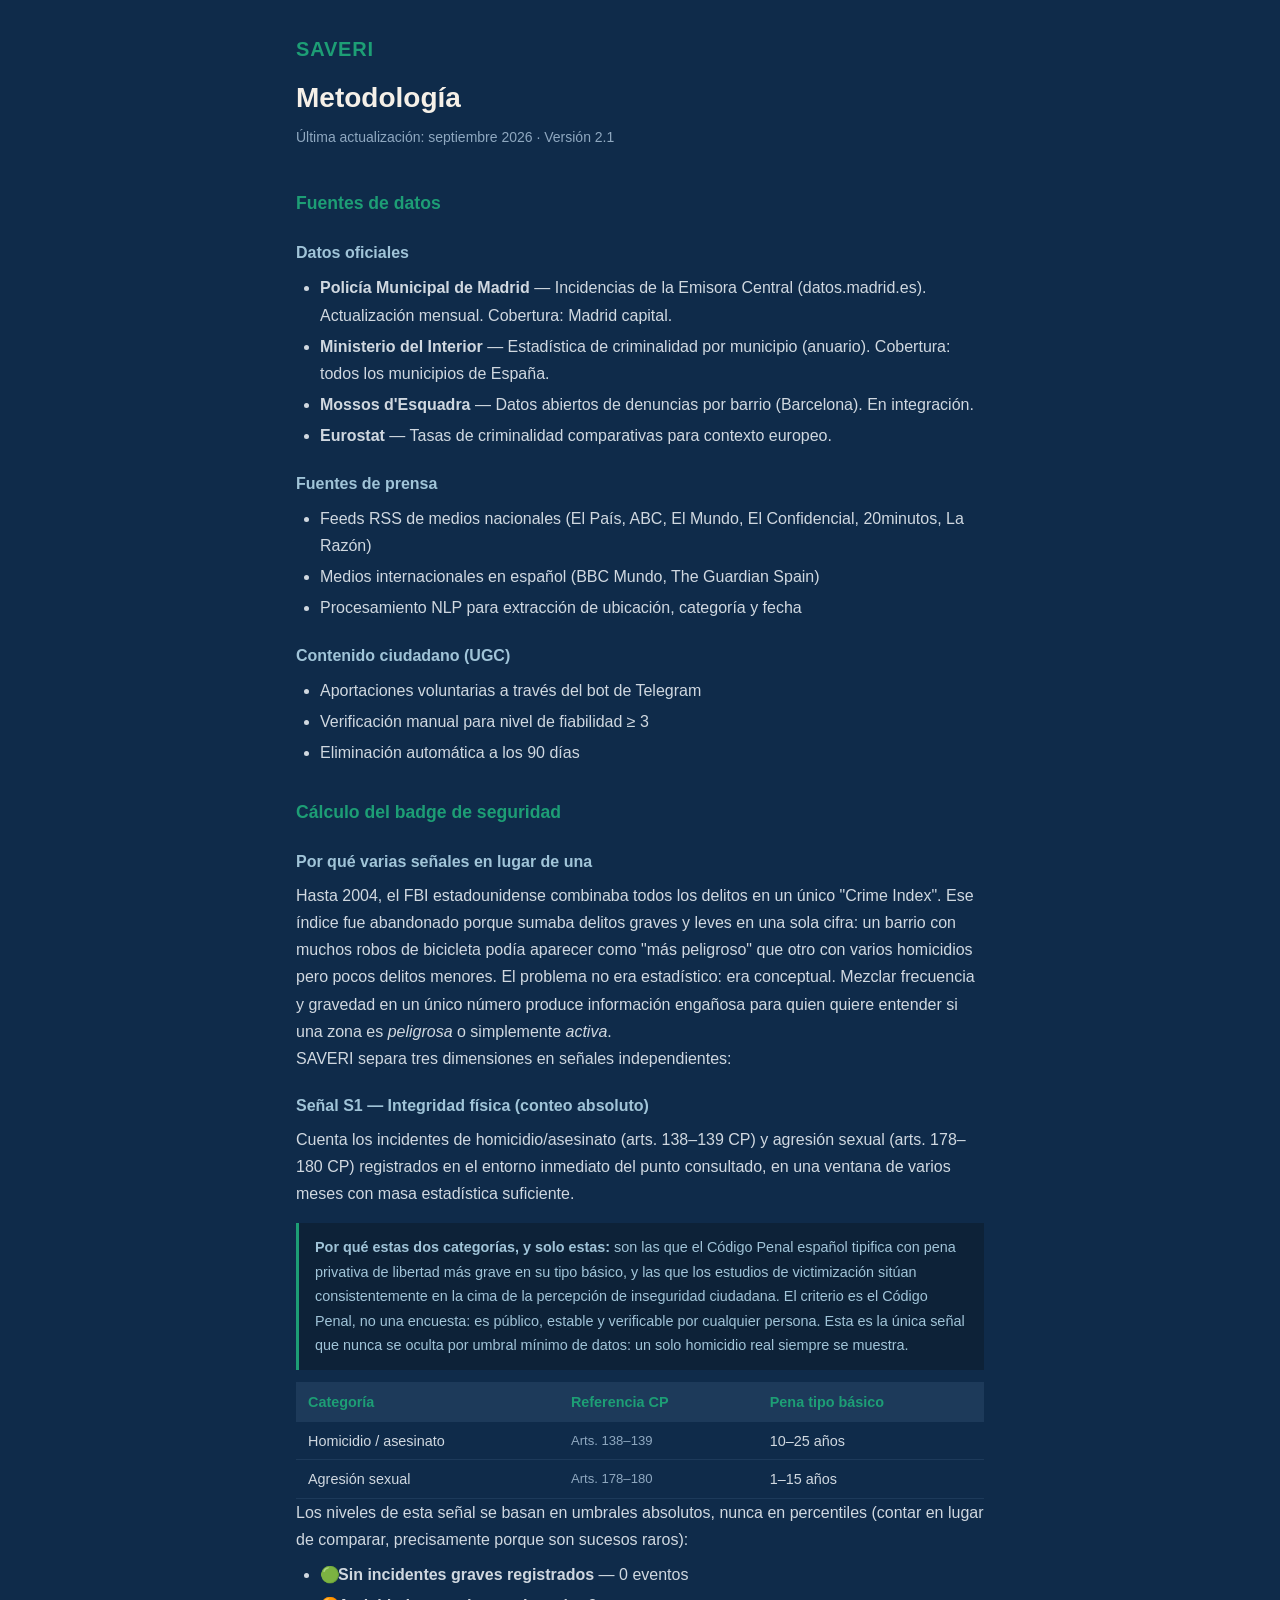
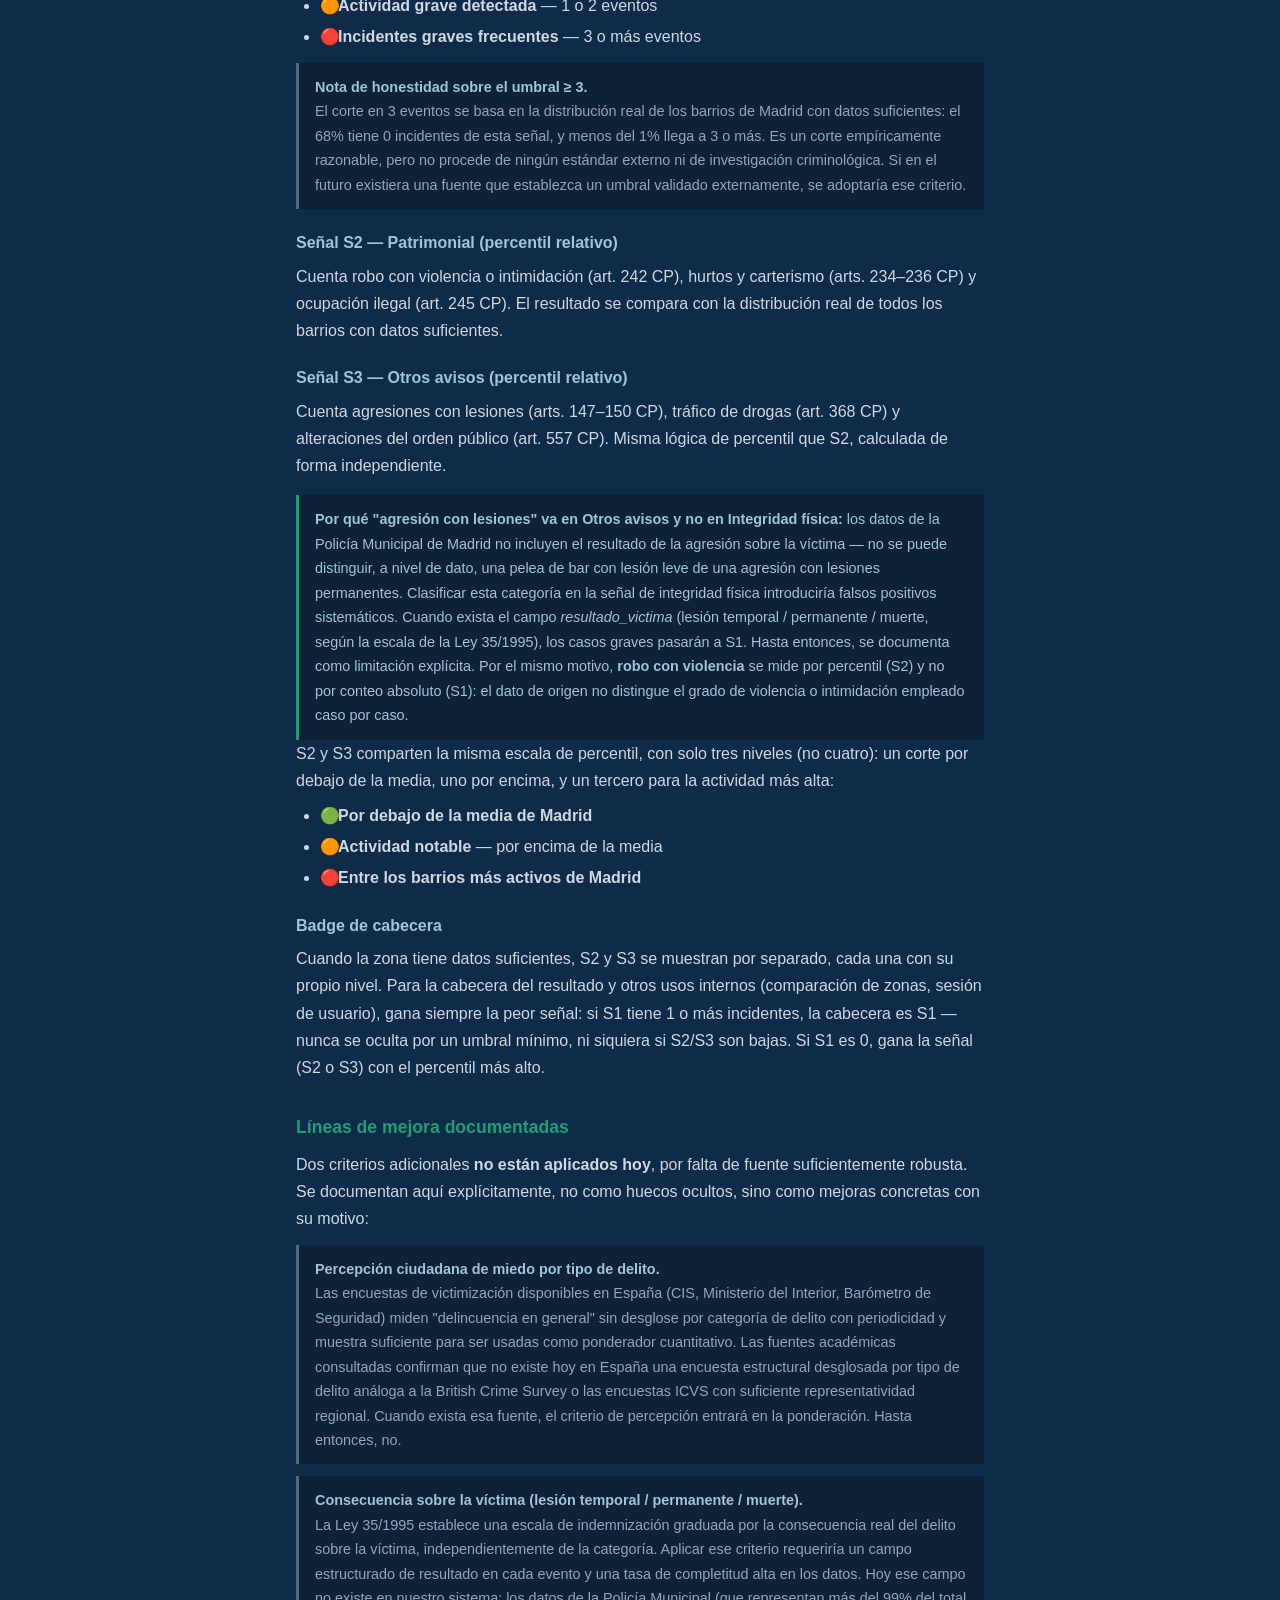
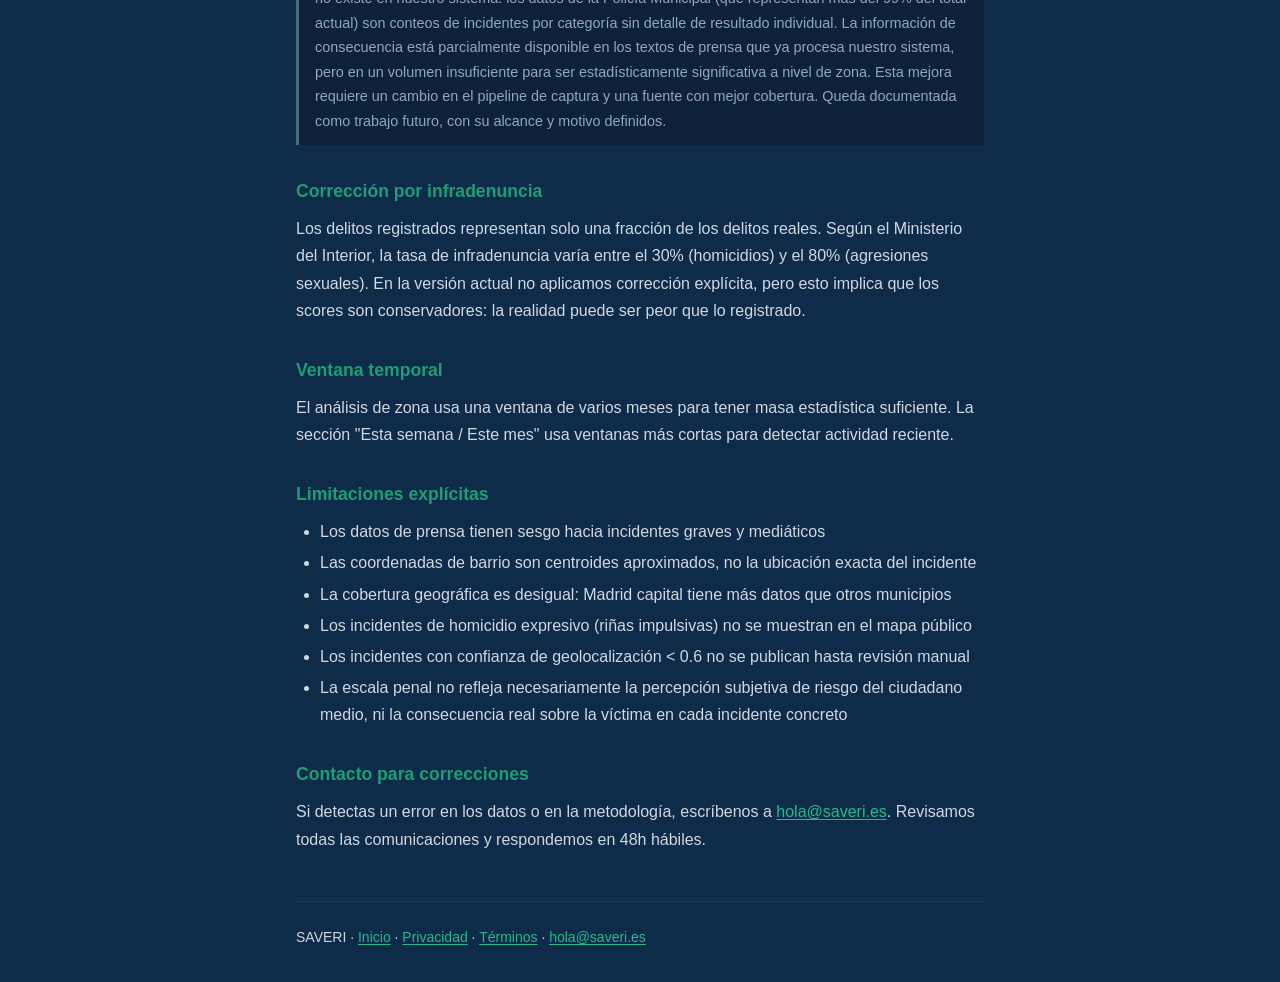
==== metodologia.html @ 71b7b474 "fix(content+nav): corrige taxonomía de metodología y arregla navegación entre páginas Dos hallazgos " ====
<!DOCTYPE html>
<html lang="es">
<head>
  <meta charset="UTF-8">
  <meta name="viewport" content="width=device-width, initial-scale=1.0">
  <title>Metodología · SAVERI</title>
  <style>
    *, *::before, *::after { box-sizing: border-box; margin: 0; padding: 0; }
    body {
      background: #0F2B4A;
      color: #F5F0E8;
      font-family: Inter, Arial, sans-serif;
      font-size: 16px;
      line-height: 1.7;
      padding: 2rem 1rem;
      max-width: 720px;
      margin: 0 auto;
    }
    header { margin-bottom: 2.5rem; }
    .logo { color: #1D9E75; font-weight: 700; font-size: 1.25rem; letter-spacing: .04em; text-decoration: none; }
    .logo:focus-visible { outline: 2px solid #1D9E75; outline-offset: 3px; }
    h1 { font-size: 1.75rem; font-weight: 700; margin-top: .5rem; }
    .updated { color: #8FA8C0; font-size: .875rem; margin-top: .25rem; }
    h2 { font-size: 1.1rem; font-weight: 700; color: #1D9E75; margin: 2rem 0 .5rem; }
    h3 { font-size: 1rem; font-weight: 600; color: #A0C4D8; margin: 1.25rem 0 .4rem; }
    p, li { color: #D0D8E0; }
    ul, ol { padding-left: 1.5rem; margin-top: .5rem; }
    li { margin-bottom: .25rem; }
    table { width: 100%; border-collapse: collapse; margin-top: .75rem; font-size: .9rem; }
    th { background: #1D3A5A; color: #1D9E75; text-align: left; padding: .5rem .75rem; }
    td { padding: .4rem .75rem; border-bottom: 1px solid #1D3A5A; color: #D0D8E0; }
    td.ref { color: #8FA8C0; font-size: .82rem; white-space: nowrap; }
    .badge { display: inline-block; width: .85rem; text-align: center; }
    .nota-honestidad {
      background: #0D2238;
      border-left: 3px solid #1D9E75;
      padding: .75rem 1rem;
      margin-top: 1rem;
      font-size: .9rem;
      color: #A0C4D8;
    }
    .mejora-pendiente {
      background: #0D2238;
      border-left: 3px solid #4A6A8A;
      padding: .75rem 1rem;
      margin-top: .75rem;
      font-size: .9rem;
      color: #8FA8C0;
    }
    .mejora-pendiente strong { color: #A0C4D8; }
    a { color: #24BB89; text-decoration: underline; text-underline-offset: 2px; }
    footer { margin-top: 3rem; color: #8FA8C0; font-size: .875rem; border-top: 1px solid #1D3A5A; padding-top: 1.5rem; }
  </style>
</head>
<body>
  <header>
    <a href="/" class="logo">SAVERI</a>
    <h1>Metodología</h1>
    <div class="updated">Última actualización: septiembre 2026 · Versión 2.1</div>
  </header>

  <h2>Fuentes de datos</h2>

  <h3>Datos oficiales</h3>
  <ul>
    <li><strong>Policía Municipal de Madrid</strong> — Incidencias de la Emisora Central (datos.madrid.es). Actualización mensual. Cobertura: Madrid capital.</li>
    <li><strong>Ministerio del Interior</strong> — Estadística de criminalidad por municipio (anuario). Cobertura: todos los municipios de España.</li>
    <li><strong>Mossos d'Esquadra</strong> — Datos abiertos de denuncias por barrio (Barcelona). En integración.</li>
    <li><strong>Eurostat</strong> — Tasas de criminalidad comparativas para contexto europeo.</li>
  </ul>

  <h3>Fuentes de prensa</h3>
  <ul>
    <li>Feeds RSS de medios nacionales (El País, ABC, El Mundo, El Confidencial, 20minutos, La Razón)</li>
    <li>Medios internacionales en español (BBC Mundo, The Guardian Spain)</li>
    <li>Procesamiento NLP para extracción de ubicación, categoría y fecha</li>
  </ul>

  <h3>Contenido ciudadano (UGC)</h3>
  <ul>
    <li>Aportaciones voluntarias a través del bot de Telegram</li>
    <li>Verificación manual para nivel de fiabilidad ≥ 3</li>
    <li>Eliminación automática a los 90 días</li>
  </ul>

  <h2>Cálculo del badge de seguridad</h2>

  <h3>Por qué varias señales en lugar de una</h3>
  <p>Hasta 2004, el FBI estadounidense combinaba todos los delitos en un único "Crime Index". Ese índice fue abandonado porque sumaba delitos graves y leves en una sola cifra: un barrio con muchos robos de bicicleta podía aparecer como "más peligroso" que otro con varios homicidios pero pocos delitos menores. El problema no era estadístico: era conceptual. Mezclar frecuencia y gravedad en un único número produce información engañosa para quien quiere entender si una zona es <em>peligrosa</em> o simplemente <em>activa</em>.</p>

  <p>SAVERI separa tres dimensiones en señales independientes:</p>

  <h3>Señal S1 — Integridad física (conteo absoluto)</h3>
  <p>Cuenta los incidentes de homicidio/asesinato (arts. 138–139 CP) y agresión sexual (arts. 178–180 CP) registrados en el entorno inmediato del punto consultado, en una ventana de varios meses con masa estadística suficiente.</p>

  <div class="nota-honestidad">
    <strong>Por qué estas dos categorías, y solo estas:</strong> son las que el Código Penal español tipifica con pena privativa de libertad más grave en su tipo básico, y las que los estudios de victimización sitúan consistentemente en la cima de la percepción de inseguridad ciudadana. El criterio es el Código Penal, no una encuesta: es público, estable y verificable por cualquier persona. Esta es la única señal que nunca se oculta por umbral mínimo de datos: un solo homicidio real siempre se muestra.
  </div>

  <table>
    <thead>
      <tr><th>Categoría</th><th>Referencia CP</th><th>Pena tipo básico</th></tr>
    </thead>
    <tbody>
      <tr><td>Homicidio / asesinato</td><td class="ref">Arts. 138–139</td><td>10–25 años</td></tr>
      <tr><td>Agresión sexual</td><td class="ref">Arts. 178–180</td><td>1–15 años</td></tr>
    </tbody>
  </table>

  <p>Los niveles de esta señal se basan en umbrales absolutos, nunca en percentiles (contar en lugar de comparar, precisamente porque son sucesos raros):</p>
  <ul>
    <li><span class="badge">🟢</span> <strong>Sin incidentes graves registrados</strong> — 0 eventos</li>
    <li><span class="badge">🟠</span> <strong>Actividad grave detectada</strong> — 1 o 2 eventos</li>
    <li><span class="badge">🔴</span> <strong>Incidentes graves frecuentes</strong> — 3 o más eventos</li>
  </ul>

  <div class="mejora-pendiente">
    <strong>Nota de honestidad sobre el umbral ≥ 3.</strong><br>
    El corte en 3 eventos se basa en la distribución real de los barrios de Madrid con datos suficientes: el 68% tiene 0 incidentes de esta señal, y menos del 1% llega a 3 o más. Es un corte empíricamente razonable, pero no procede de ningún estándar externo ni de investigación criminológica. Si en el futuro existiera una fuente que establezca un umbral validado externamente, se adoptaría ese criterio.
  </div>

  <h3>Señal S2 — Patrimonial (percentil relativo)</h3>
  <p>Cuenta robo con violencia o intimidación (art. 242 CP), hurtos y carterismo (arts. 234–236 CP) y ocupación ilegal (art. 245 CP). El resultado se compara con la distribución real de todos los barrios con datos suficientes.</p>

  <h3>Señal S3 — Otros avisos (percentil relativo)</h3>
  <p>Cuenta agresiones con lesiones (arts. 147–150 CP), tráfico de drogas (art. 368 CP) y alteraciones del orden público (art. 557 CP). Misma lógica de percentil que S2, calculada de forma independiente.</p>

  <div class="nota-honestidad">
    <strong>Por qué "agresión con lesiones" va en Otros avisos y no en Integridad física:</strong> los datos de la Policía Municipal de Madrid no incluyen el resultado de la agresión sobre la víctima — no se puede distinguir, a nivel de dato, una pelea de bar con lesión leve de una agresión con lesiones permanentes. Clasificar esta categoría en la señal de integridad física introduciría falsos positivos sistemáticos. Cuando exista el campo <em>resultado_victima</em> (lesión temporal / permanente / muerte, según la escala de la Ley 35/1995), los casos graves pasarán a S1. Hasta entonces, se documenta como limitación explícita. Por el mismo motivo, <strong>robo con violencia</strong> se mide por percentil (S2) y no por conteo absoluto (S1): el dato de origen no distingue el grado de violencia o intimidación empleado caso por caso.
  </div>

  <p>S2 y S3 comparten la misma escala de percentil, con solo tres niveles (no cuatro): un corte por debajo de la media, uno por encima, y un tercero para la actividad más alta:</p>
  <ul>
    <li><span class="badge">🟢</span> <strong>Por debajo de la media de Madrid</strong></li>
    <li><span class="badge">🟠</span> <strong>Actividad notable</strong> — por encima de la media</li>
    <li><span class="badge">🔴</span> <strong>Entre los barrios más activos de Madrid</strong></li>
  </ul>

  <h3>Badge de cabecera</h3>
  <p>Cuando la zona tiene datos suficientes, S2 y S3 se muestran por separado, cada una con su propio nivel. Para la cabecera del resultado y otros usos internos (comparación de zonas, sesión de usuario), gana siempre la peor señal: si S1 tiene 1 o más incidentes, la cabecera es S1 — nunca se oculta por un umbral mínimo, ni siquiera si S2/S3 son bajas. Si S1 es 0, gana la señal (S2 o S3) con el percentil más alto.</p>

  <h2>Líneas de mejora documentadas</h2>

  <p>Dos criterios adicionales <strong>no están aplicados hoy</strong>, por falta de fuente suficientemente robusta. Se documentan aquí explícitamente, no como huecos ocultos, sino como mejoras concretas con su motivo:</p>

  <div class="mejora-pendiente">
    <strong>Percepción ciudadana de miedo por tipo de delito.</strong><br>
    Las encuestas de victimización disponibles en España (CIS, Ministerio del Interior, Barómetro de Seguridad) miden "delincuencia en general" sin desglose por categoría de delito con periodicidad y muestra suficiente para ser usadas como ponderador cuantitativo. Las fuentes académicas consultadas confirman que no existe hoy en España una encuesta estructural desglosada por tipo de delito análoga a la British Crime Survey o las encuestas ICVS con suficiente representatividad regional. Cuando exista esa fuente, el criterio de percepción entrará en la ponderación. Hasta entonces, no.
  </div>

  <div class="mejora-pendiente">
    <strong>Consecuencia sobre la víctima (lesión temporal / permanente / muerte).</strong><br>
    La Ley 35/1995 establece una escala de indemnización graduada por la consecuencia real del delito sobre la víctima, independientemente de la categoría. Aplicar ese criterio requeriría un campo estructurado de resultado en cada evento y una tasa de completitud alta en los datos. Hoy ese campo no existe en nuestro sistema: los datos de la Policía Municipal (que representan más del 99% del total actual) son conteos de incidentes por categoría sin detalle de resultado individual. La información de consecuencia está parcialmente disponible en los textos de prensa que ya procesa nuestro sistema, pero en un volumen insuficiente para ser estadísticamente significativa a nivel de zona. Esta mejora requiere un cambio en el pipeline de captura y una fuente con mejor cobertura. Queda documentada como trabajo futuro, con su alcance y motivo definidos.
  </div>

  <h2>Corrección por infradenuncia</h2>
  <p>Los delitos registrados representan solo una fracción de los delitos reales. Según el Ministerio del Interior, la tasa de infradenuncia varía entre el 30% (homicidios) y el 80% (agresiones sexuales). En la versión actual no aplicamos corrección explícita, pero esto implica que los scores son conservadores: la realidad puede ser peor que lo registrado.</p>

  <h2>Ventana temporal</h2>
  <p>El análisis de zona usa una ventana de varios meses para tener masa estadística suficiente. La sección "Esta semana / Este mes" usa ventanas más cortas para detectar actividad reciente.</p>

  <h2>Limitaciones explícitas</h2>
  <ul>
    <li>Los datos de prensa tienen sesgo hacia incidentes graves y mediáticos</li>
    <li>Las coordenadas de barrio son centroides aproximados, no la ubicación exacta del incidente</li>
    <li>La cobertura geográfica es desigual: Madrid capital tiene más datos que otros municipios</li>
    <li>Los incidentes de homicidio expresivo (riñas impulsivas) no se muestran en el mapa público</li>
    <li>Los incidentes con confianza de geolocalización &lt; 0.6 no se publican hasta revisión manual</li>
    <li>La escala penal no refleja necesariamente la percepción subjetiva de riesgo del ciudadano medio, ni la consecuencia real sobre la víctima en cada incidente concreto</li>
  </ul>

  <h2>Contacto para correcciones</h2>
  <p>Si detectas un error en los datos o en la metodología, escríbenos a <a href="mailto:hola@saveri.es">hola@saveri.es</a>. Revisamos todas las comunicaciones y respondemos en 48h hábiles.</p>

  <footer>
    <p>SAVERI · <a href="/">Inicio</a> · <a href="/privacidad.html">Privacidad</a> · <a href="/terminos.html">Términos</a> · <a href="mailto:hola@saveri.es">hola@saveri.es</a></p>
  </footer>
</body>
</html>
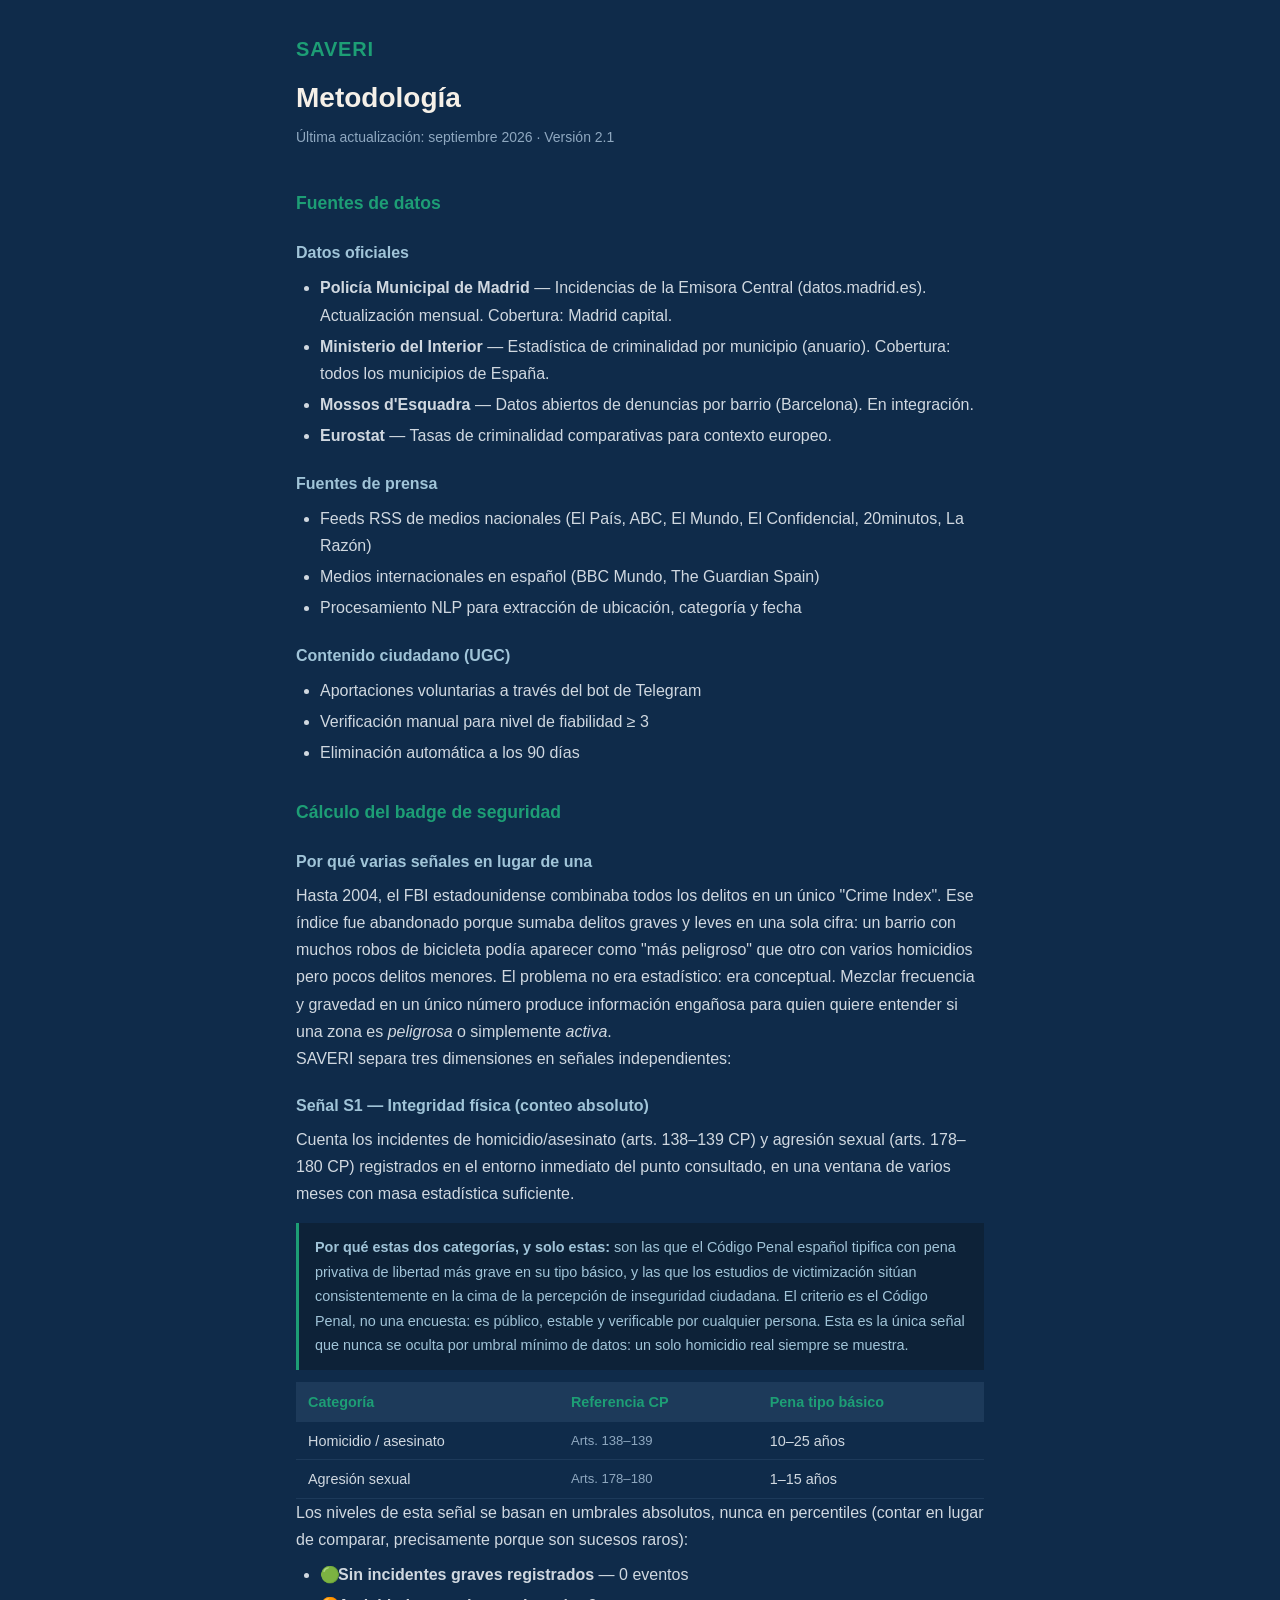
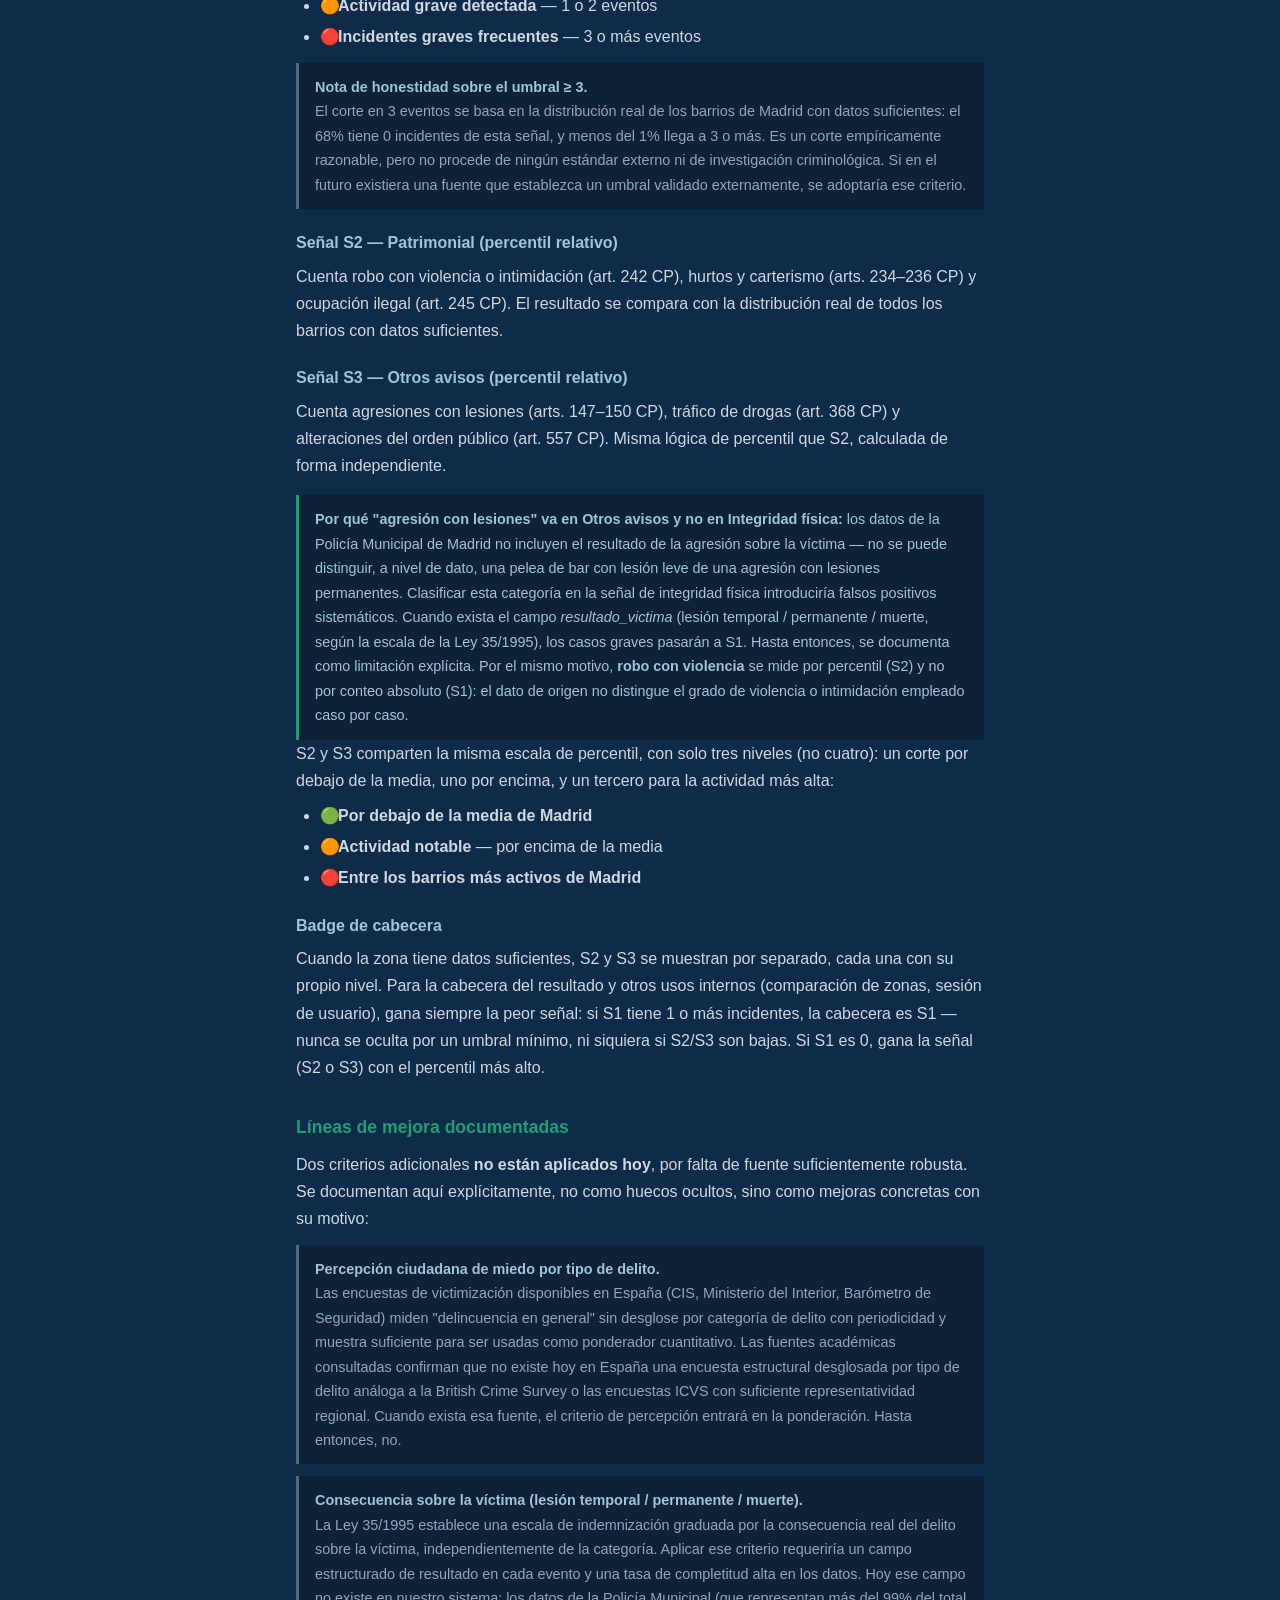
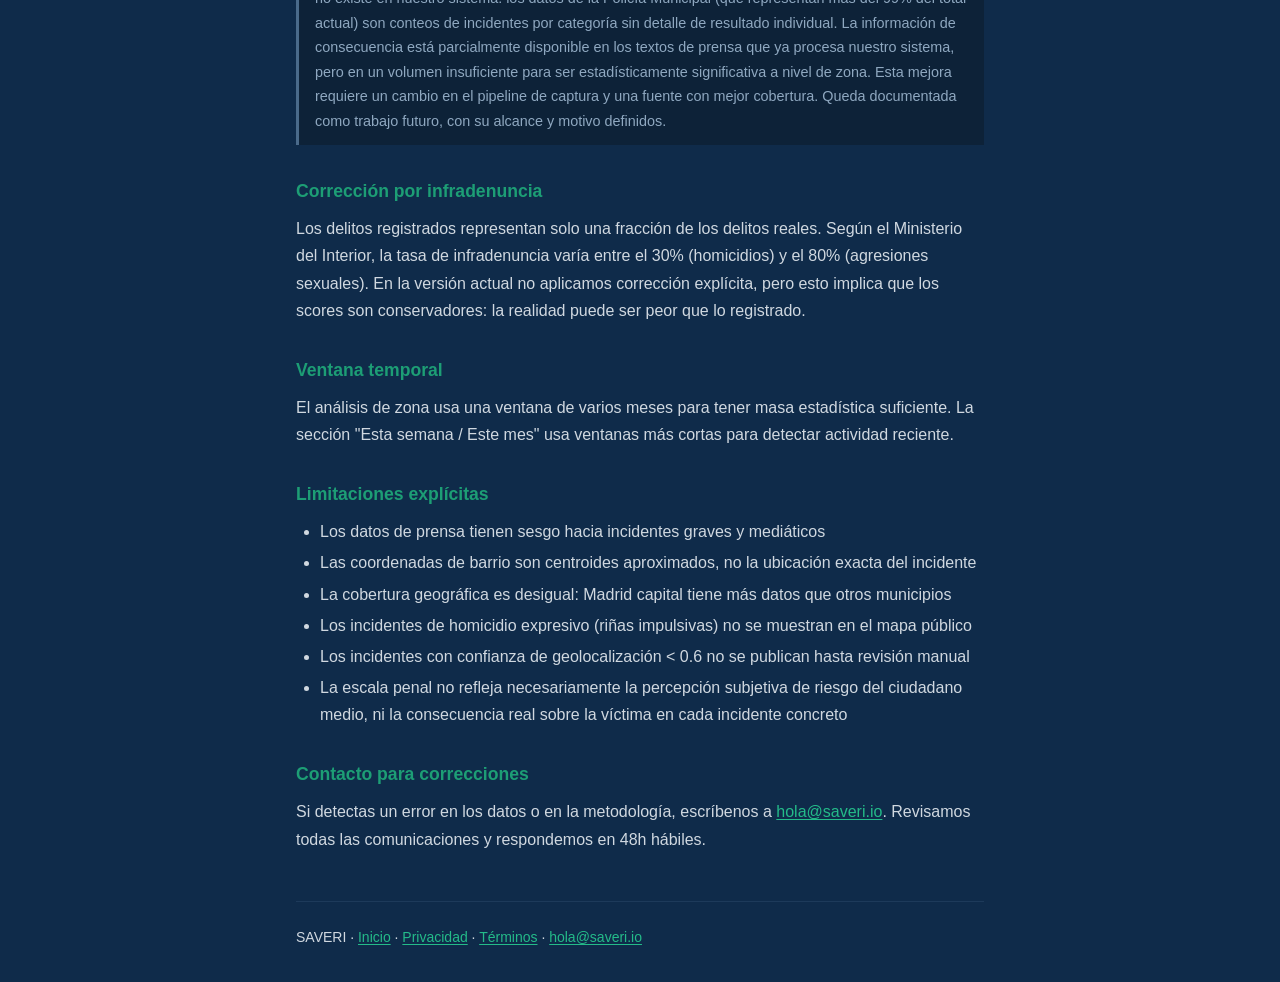
==== commit 385c144a: "fix(a11y+contact): estandariza dominio de contacto a saveri.io + foco visible en enlaces saveri.es e" ====
--- a/metodologia.html
+++ b/metodologia.html
@@ -49,6 +49,7 @@
     }
     .mejora-pendiente strong { color: #A0C4D8; }
     a { color: #24BB89; text-decoration: underline; text-underline-offset: 2px; }
+    a:focus-visible { outline: 2px solid #24BB89; outline-offset: 2px; }
     footer { margin-top: 3rem; color: #8FA8C0; font-size: .875rem; border-top: 1px solid #1D3A5A; padding-top: 1.5rem; }
   </style>
 </head>
@@ -170,10 +171,10 @@
   </ul>
 
   <h2>Contacto para correcciones</h2>
-  <p>Si detectas un error en los datos o en la metodología, escríbenos a <a href="mailto:hola@saveri.es">hola@saveri.es</a>. Revisamos todas las comunicaciones y respondemos en 48h hábiles.</p>
+  <p>Si detectas un error en los datos o en la metodología, escríbenos a <a href="mailto:hola@saveri.io">hola@saveri.io</a>. Revisamos todas las comunicaciones y respondemos en 48h hábiles.</p>
 
   <footer>
-    <p>SAVERI · <a href="/">Inicio</a> · <a href="/privacidad.html">Privacidad</a> · <a href="/terminos.html">Términos</a> · <a href="mailto:hola@saveri.es">hola@saveri.es</a></p>
+    <p>SAVERI · <a href="/">Inicio</a> · <a href="/privacidad.html">Privacidad</a> · <a href="/terminos.html">Términos</a> · <a href="mailto:hola@saveri.io">hola@saveri.io</a></p>
   </footer>
 </body>
 </html>
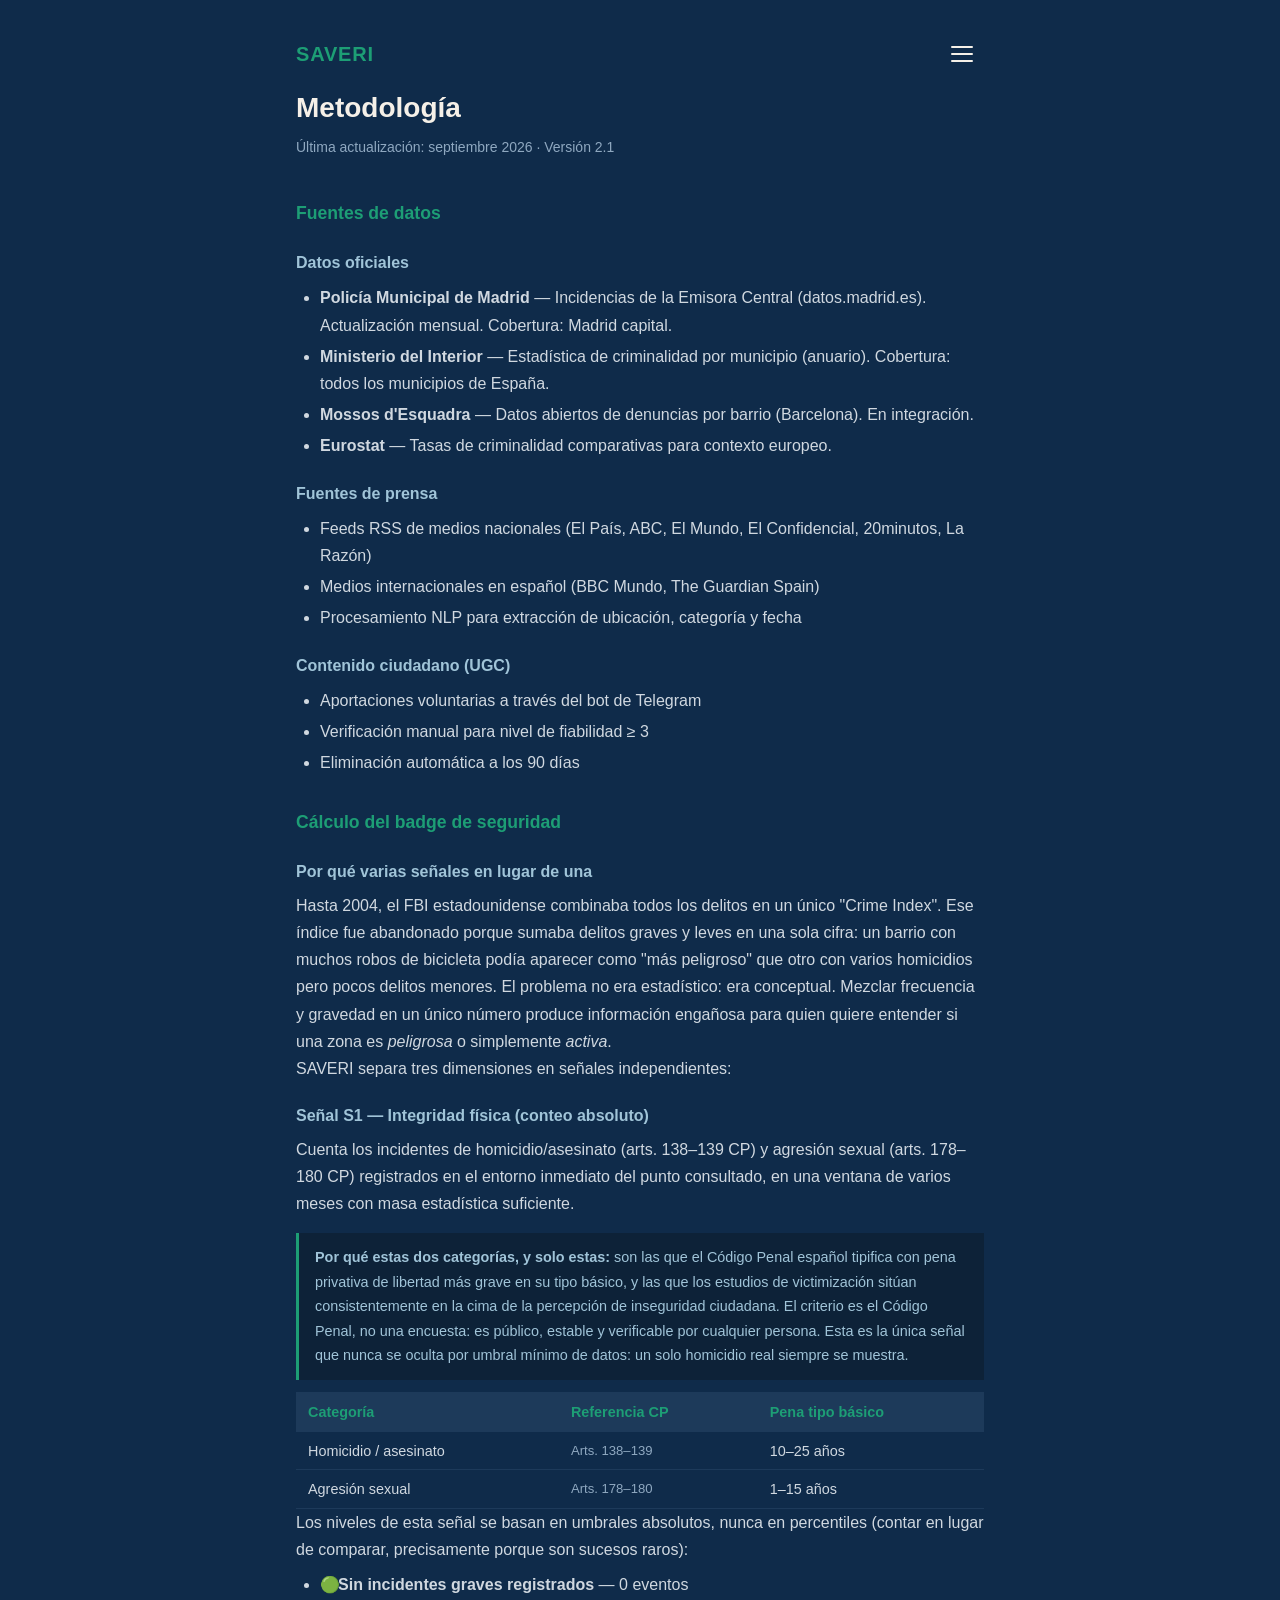
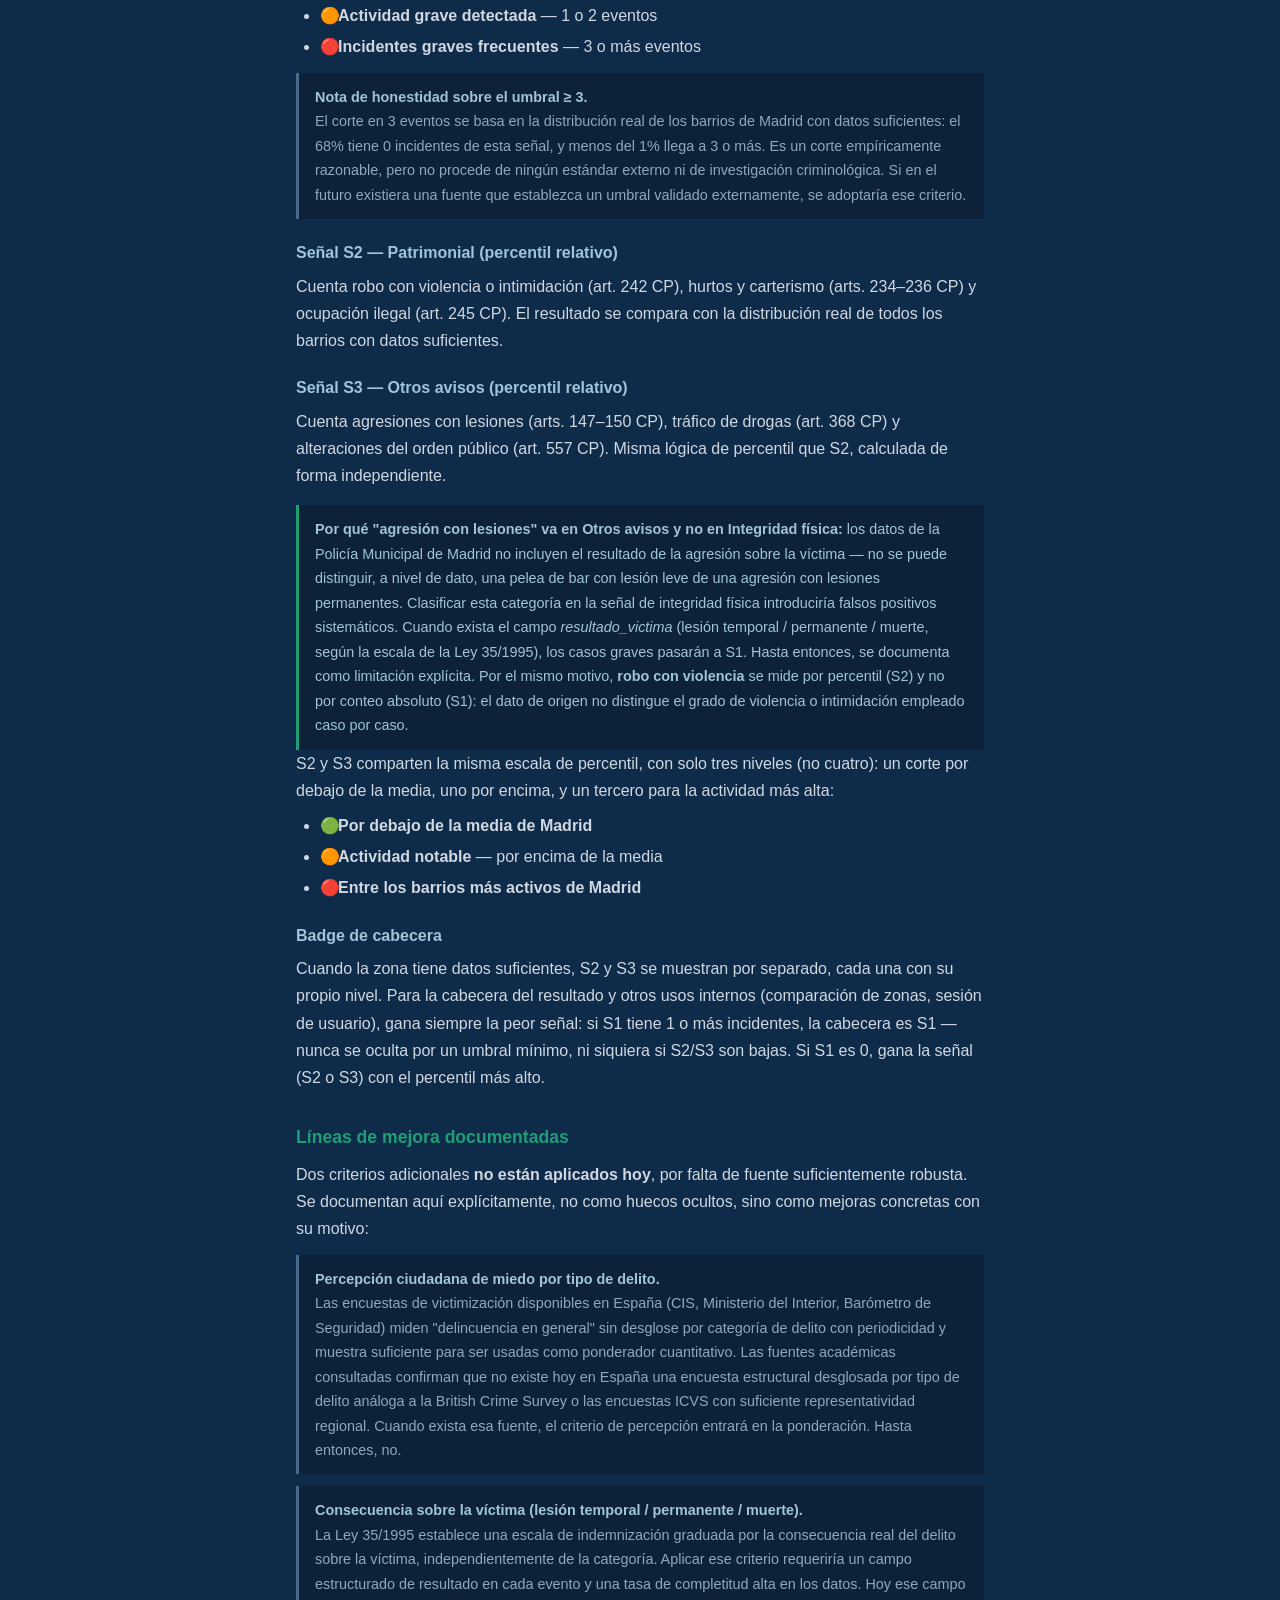
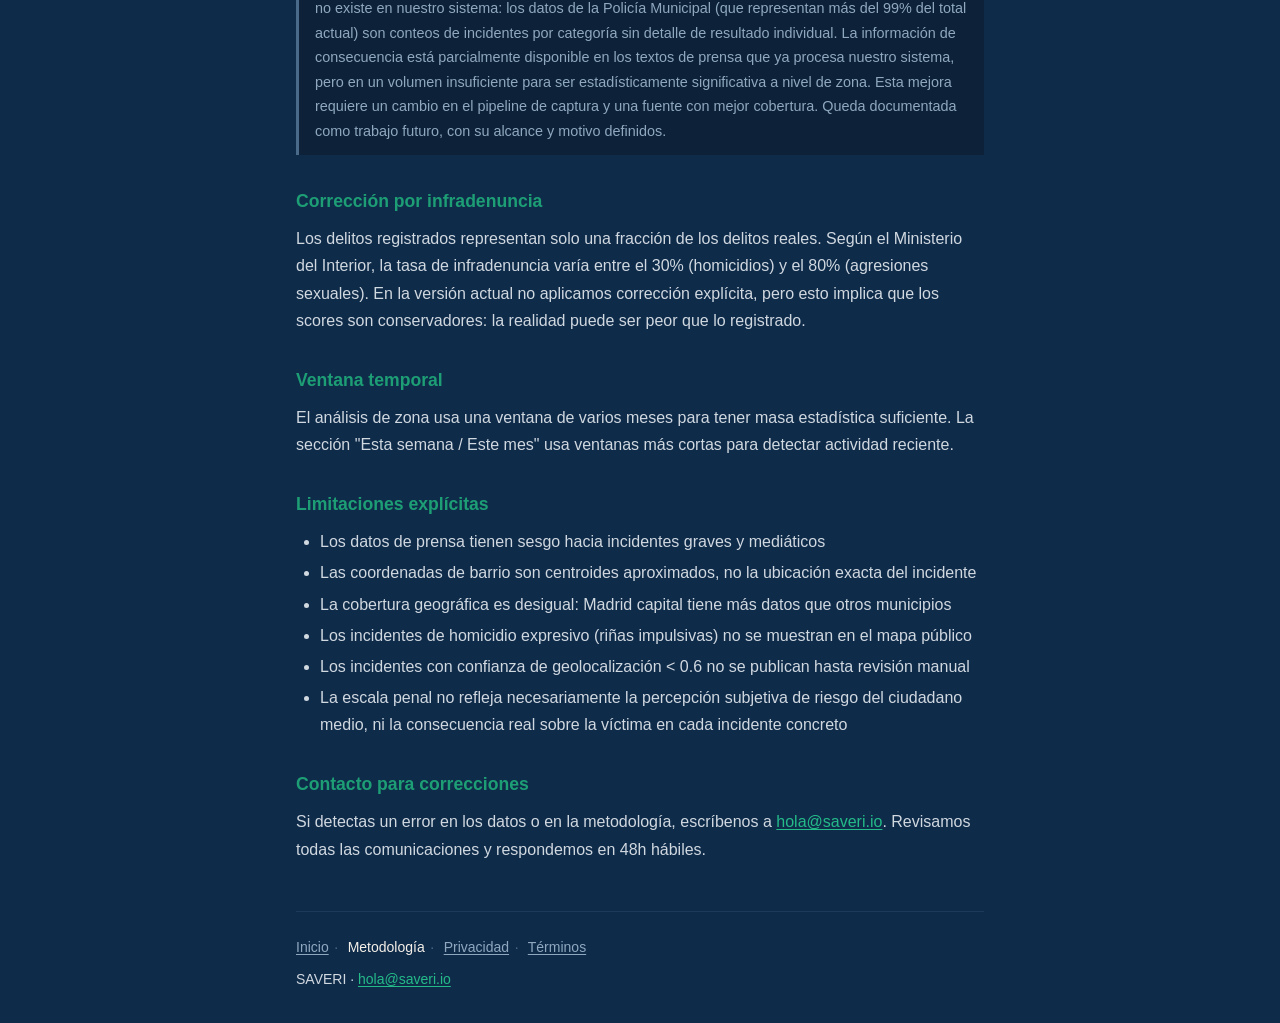
==== commit 7caf6727: "feat(nav): menú unificado accesible en las 4 páginas (hamburguesa, no 3 puntos) Pedido del fundador:" ====
--- a/metodologia.html
+++ b/metodologia.html
@@ -4,6 +4,7 @@
   <meta charset="UTF-8">
   <meta name="viewport" content="width=device-width, initial-scale=1.0">
   <title>Metodología · SAVERI</title>
+  <link rel="stylesheet" href="/assets/nav.css">
   <style>
     *, *::before, *::after { box-sizing: border-box; margin: 0; padding: 0; }
     body {
@@ -55,7 +56,23 @@
 </head>
 <body>
   <header>
-    <a href="/" class="logo">SAVERI</a>
+    <div class="site-header">
+      <a href="/" class="logo">SAVERI</a>
+      <div class="site-nav">
+        <button type="button" id="nav-toggle" class="nav-toggle"
+                aria-expanded="true" aria-controls="nav-panel" aria-label="Menú">
+          <span class="nav-toggle-icon" aria-hidden="true"></span>
+        </button>
+        <nav id="nav-panel" class="nav-panel" aria-label="Menú principal">
+          <ul>
+            <li><a href="/">Inicio</a></li>
+            <li><a href="/metodologia.html" aria-current="page">Metodología</a></li>
+            <li><a href="/privacidad.html">Privacidad</a></li>
+            <li><a href="/terminos.html">Términos</a></li>
+          </ul>
+        </nav>
+      </div>
+    </div>
     <h1>Metodología</h1>
     <div class="updated">Última actualización: septiembre 2026 · Versión 2.1</div>
   </header>
@@ -174,7 +191,14 @@
   <p>Si detectas un error en los datos o en la metodología, escríbenos a <a href="mailto:hola@saveri.io">hola@saveri.io</a>. Revisamos todas las comunicaciones y respondemos en 48h hábiles.</p>
 
   <footer>
-    <p>SAVERI · <a href="/">Inicio</a> · <a href="/privacidad.html">Privacidad</a> · <a href="/terminos.html">Términos</a> · <a href="mailto:hola@saveri.io">hola@saveri.io</a></p>
+    <nav class="footer-nav" aria-label="Enlaces del pie">
+      <a href="/">Inicio</a><span class="sep">·</span>
+      <a href="/metodologia.html" aria-current="page">Metodología</a><span class="sep">·</span>
+      <a href="/privacidad.html">Privacidad</a><span class="sep">·</span>
+      <a href="/terminos.html">Términos</a>
+    </nav>
+    <p>SAVERI · <a href="mailto:hola@saveri.io">hola@saveri.io</a></p>
   </footer>
+  <script src="/assets/nav.js"></script>
 </body>
 </html>
--- a/assets/nav.css
+++ b/assets/nav.css
@@ -0,0 +1,87 @@
+/* SAVERI · Componente de navegación compartido — index.html, metodologia.html,
+   privacidad.html, terminos.html. Editar SOLO aquí; no dupliques estas reglas
+   dentro del <style> de cada página. */
+
+.site-header {
+  display: flex;
+  align-items: center;
+  justify-content: space-between;
+  gap: 1rem;
+}
+
+.site-nav { position: relative; }
+
+.nav-toggle {
+  width: 44px;
+  height: 44px;
+  display: flex;
+  align-items: center;
+  justify-content: center;
+  background: transparent;
+  border: 1px solid transparent;
+  border-radius: 8px;
+  cursor: pointer;
+  padding: 0;
+}
+.nav-toggle:hover { background: rgba(245, 240, 232, .08); }
+.nav-toggle:focus-visible { outline: 2px solid #1D9E75; outline-offset: 2px; }
+
+.nav-toggle-icon,
+.nav-toggle-icon::before,
+.nav-toggle-icon::after {
+  display: block;
+  width: 22px;
+  height: 2px;
+  background: #F5F0E8;
+  border-radius: 1px;
+}
+.nav-toggle-icon { position: relative; }
+.nav-toggle-icon::before,
+.nav-toggle-icon::after { content: ""; position: absolute; left: 0; }
+.nav-toggle-icon::before { top: -7px; }
+.nav-toggle-icon::after { top: 7px; }
+
+.nav-panel {
+  position: absolute;
+  top: calc(100% + 8px);
+  right: 0;
+  min-width: 190px;
+  background: #1D3A5A;
+  border-radius: 10px;
+  box-shadow: 0 8px 24px rgba(0, 0, 0, .35);
+  padding: .4rem;
+  z-index: 20;
+}
+.nav-panel[hidden] { display: none; }
+
+.nav-panel ul { list-style: none; margin: 0; padding: 0; }
+.nav-panel li + li { margin-top: .1rem; }
+
+.nav-panel a {
+  display: block;
+  padding: .65rem .75rem;
+  border-radius: 6px;
+  font-size: 1rem;
+  font-weight: 500;
+  line-height: 1.3;
+  color: #F5F0E8;
+  text-decoration: none;
+}
+.nav-panel a:hover,
+.nav-panel a:focus-visible { background: #0F2B4A; outline: none; }
+.nav-panel a:focus-visible { outline: 2px solid #1D9E75; outline-offset: -2px; }
+.nav-panel a[aria-current="page"] { color: #1D9E75; font-weight: 700; }
+
+/* Footer: mismo orden y textos que .nav-panel, siempre visible — no depende
+   de JS, y evita tener que volver arriba en páginas largas. */
+.footer-nav { margin-bottom: .5rem; }
+.footer-nav a {
+  font-size: .875rem;
+  color: #8FA8C0;
+  text-decoration: underline;
+  text-underline-offset: 2px;
+}
+.footer-nav a:hover,
+.footer-nav a:focus-visible { color: #24BB89; }
+.footer-nav a[aria-current="page"] { color: #F5F0E8; text-decoration: none; }
+.footer-nav .sep { color: #4A6A8A; margin: 0 .35rem; }
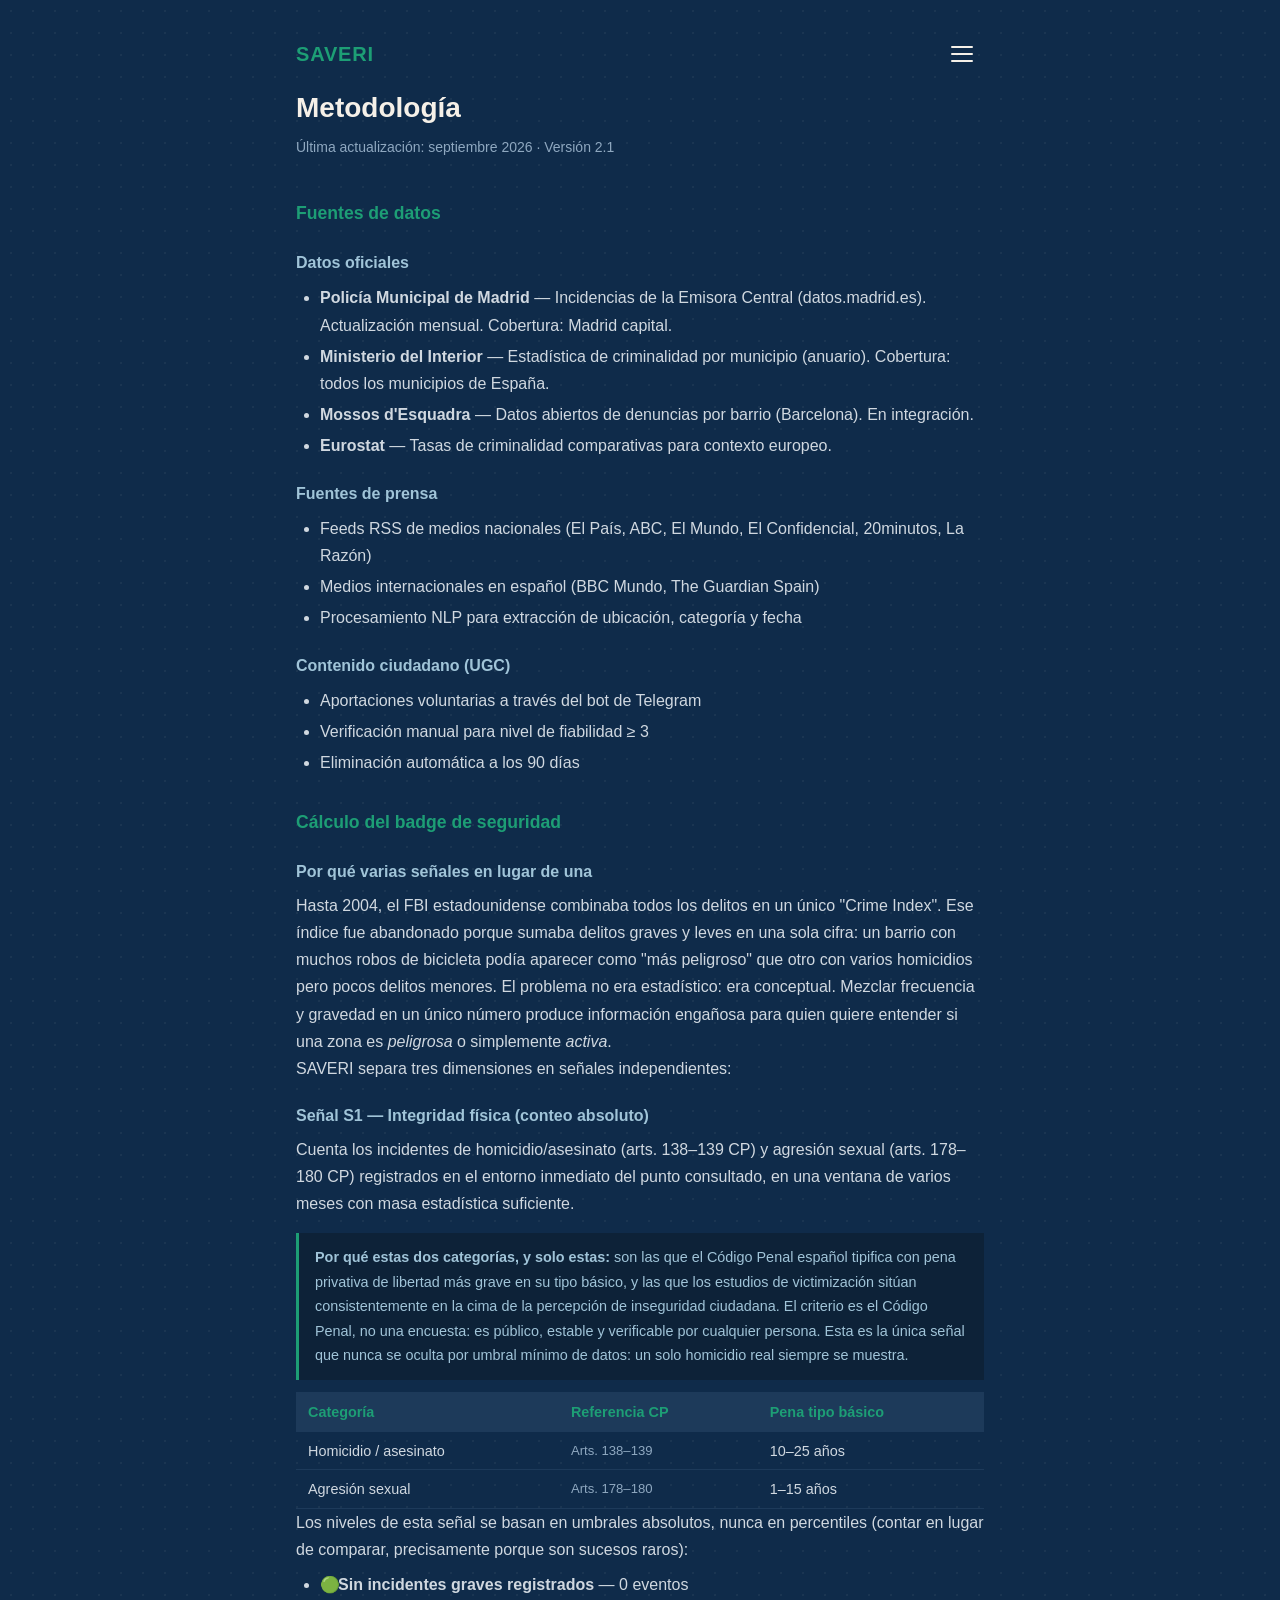
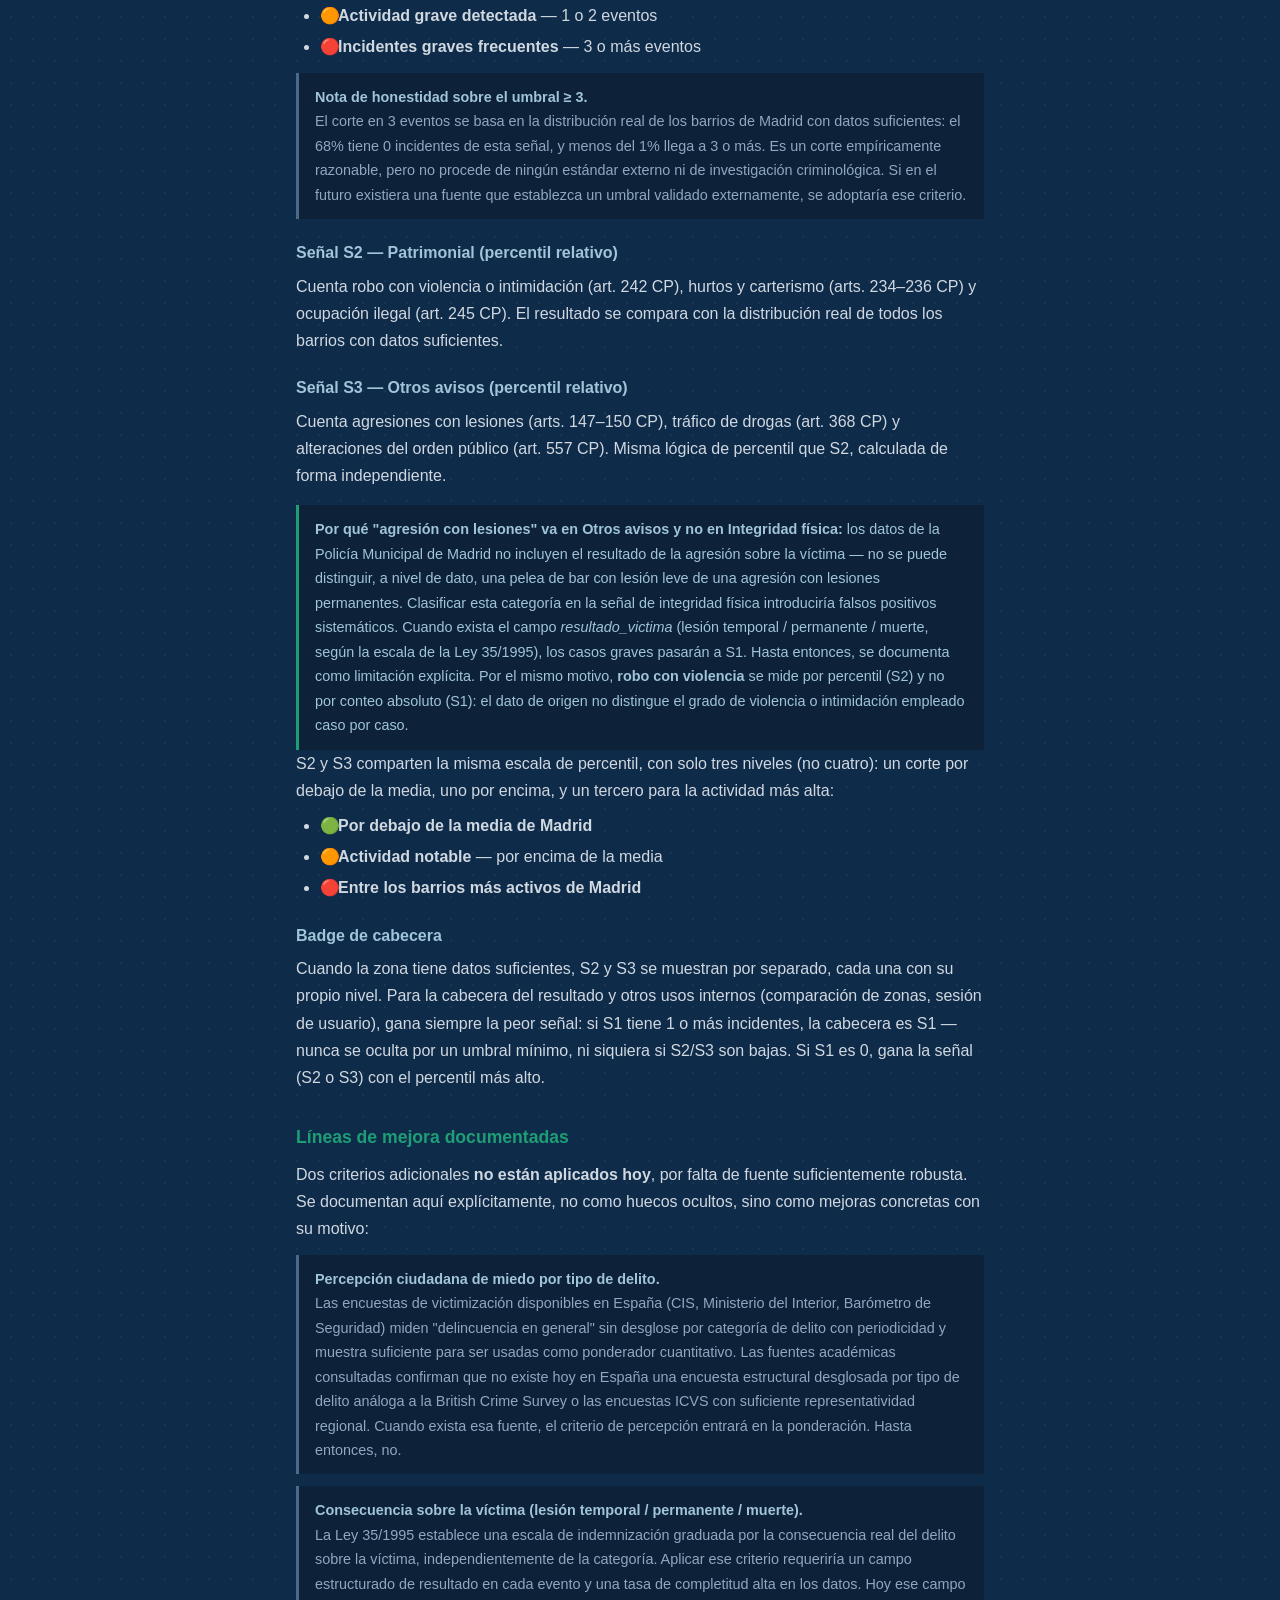
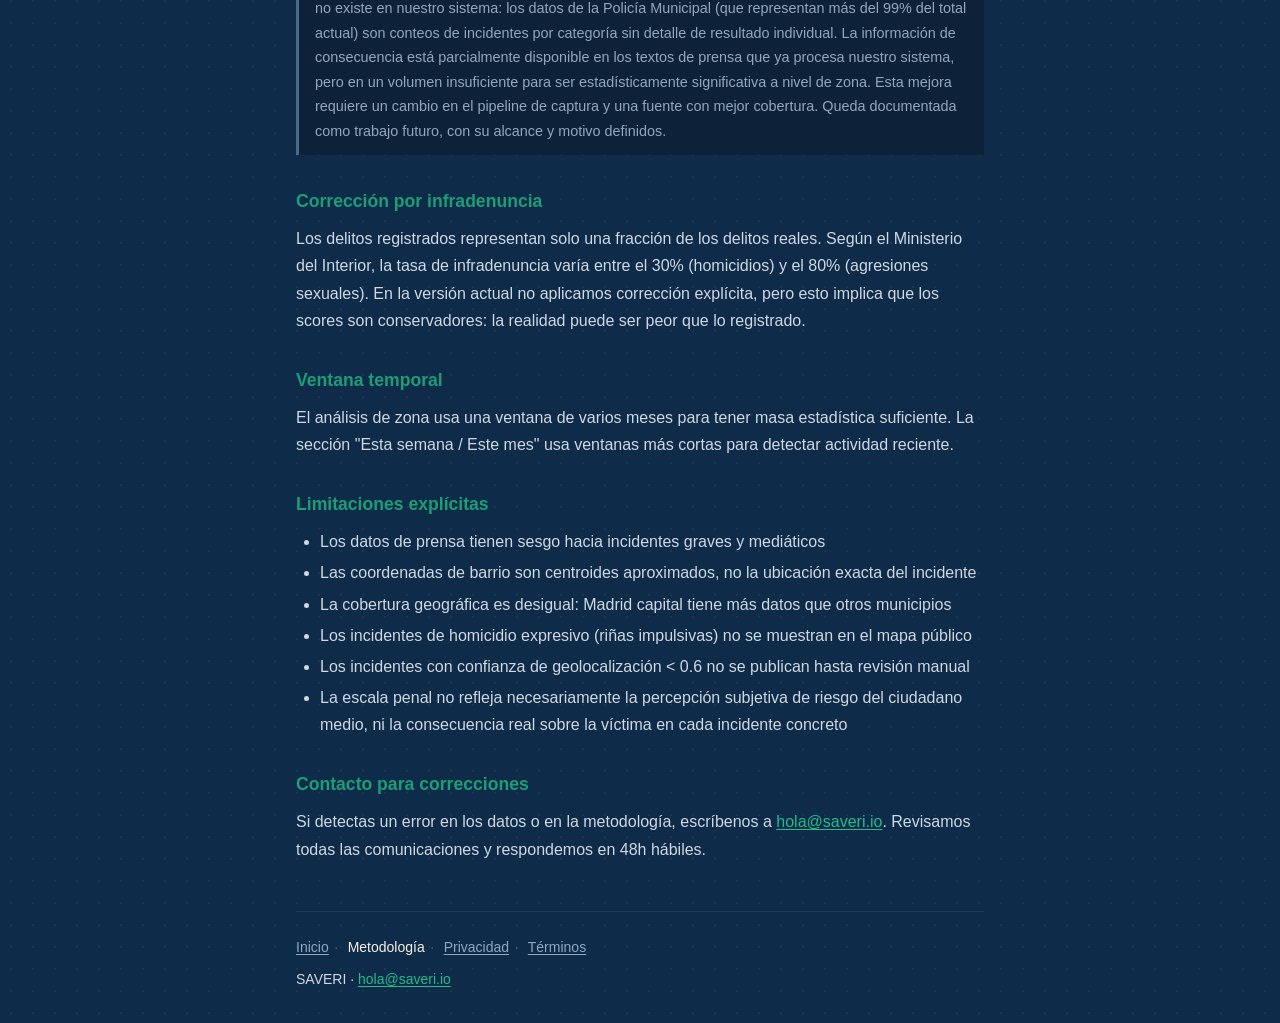
==== commit 8afe825d: "feat(design): identidad visual — rejilla de mapa + manchas de zona en hero Pasada de mejora visual (" ====
--- a/metodologia.html
+++ b/metodologia.html
@@ -8,7 +8,9 @@
   <style>
     *, *::before, *::after { box-sizing: border-box; margin: 0; padding: 0; }
     body {
-      background: #0F2B4A;
+      background-color: #0F2B4A;
+      background-image: radial-gradient(rgba(245, 240, 232, .05) 1px, transparent 1px);
+      background-size: 22px 22px;
       color: #F5F0E8;
       font-family: Inter, Arial, sans-serif;
       font-size: 16px;
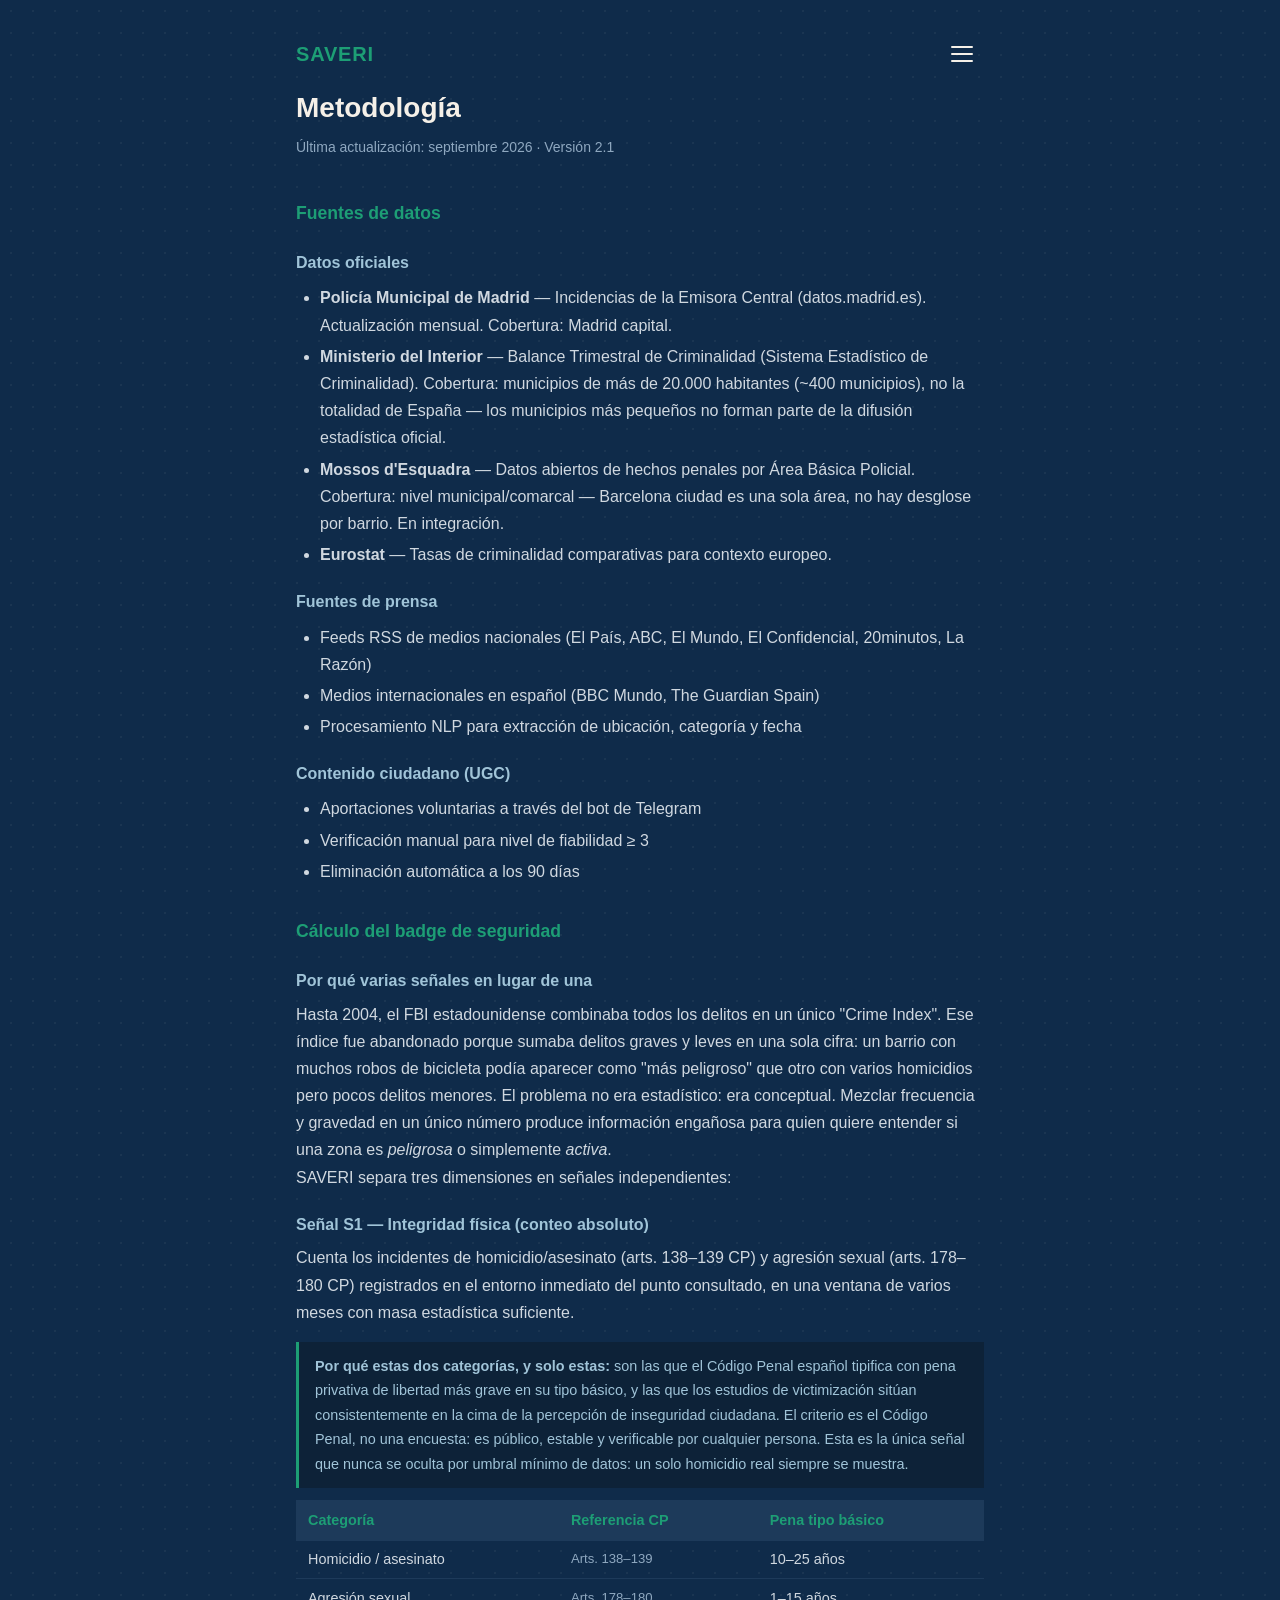
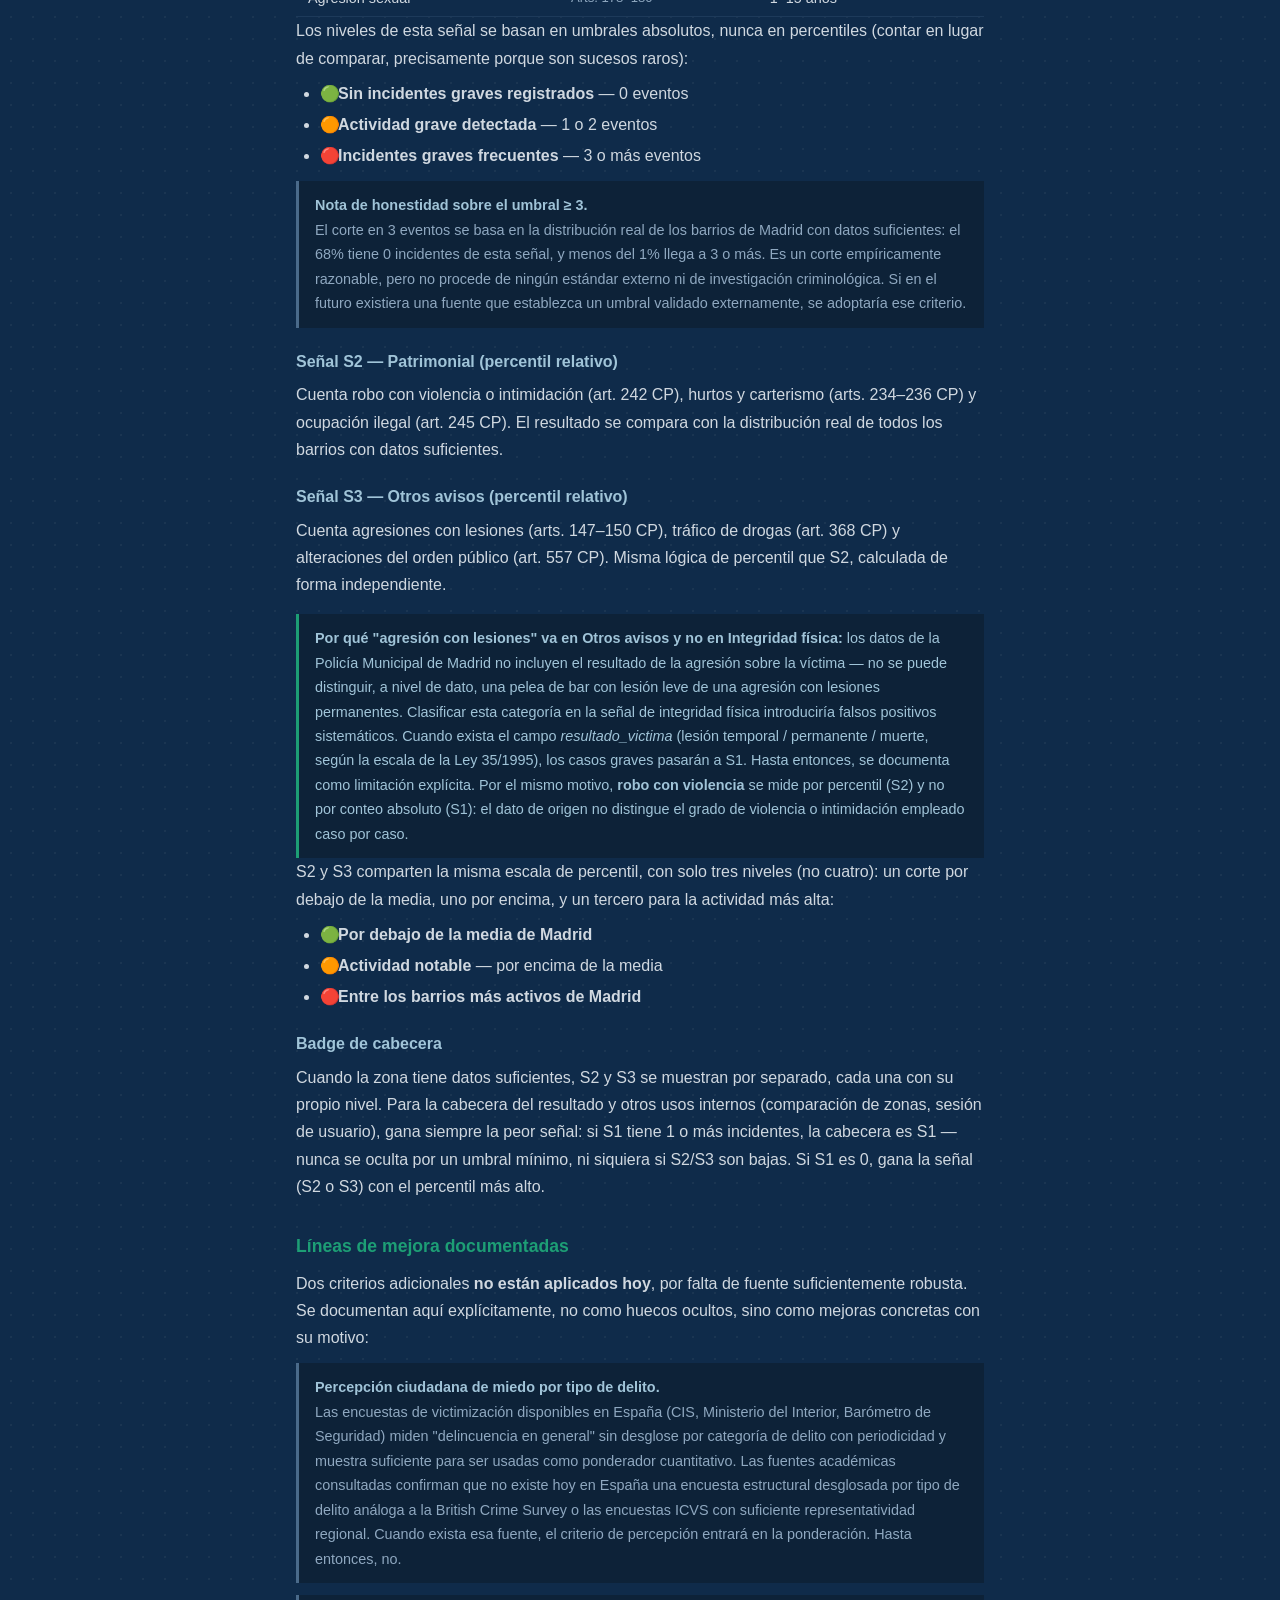
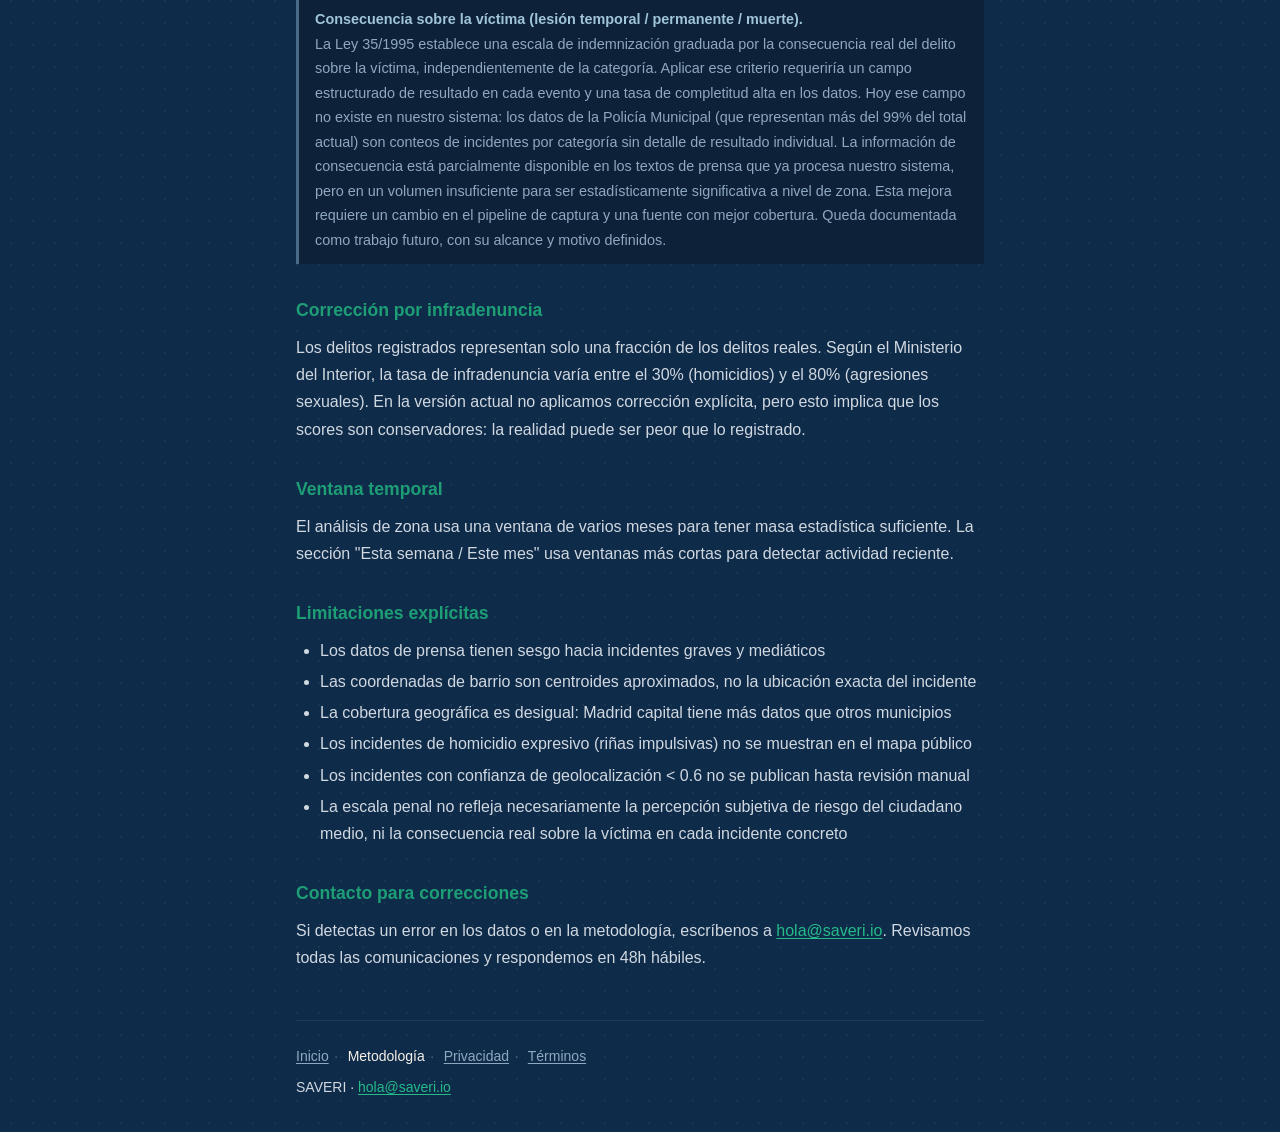
==== commit b22ab80a: "fix(metodologia): corrige cobertura inexacta de Interior y Mossos "Todos los municipios de España" e" ====
--- a/metodologia.html
+++ b/metodologia.html
@@ -84,8 +84,8 @@
   <h3>Datos oficiales</h3>
   <ul>
     <li><strong>Policía Municipal de Madrid</strong> — Incidencias de la Emisora Central (datos.madrid.es). Actualización mensual. Cobertura: Madrid capital.</li>
-    <li><strong>Ministerio del Interior</strong> — Estadística de criminalidad por municipio (anuario). Cobertura: todos los municipios de España.</li>
-    <li><strong>Mossos d'Esquadra</strong> — Datos abiertos de denuncias por barrio (Barcelona). En integración.</li>
+    <li><strong>Ministerio del Interior</strong> — Balance Trimestral de Criminalidad (Sistema Estadístico de Criminalidad). Cobertura: municipios de más de 20.000 habitantes (~400 municipios), no la totalidad de España — los municipios más pequeños no forman parte de la difusión estadística oficial.</li>
+    <li><strong>Mossos d'Esquadra</strong> — Datos abiertos de hechos penales por Área Básica Policial. Cobertura: nivel municipal/comarcal — Barcelona ciudad es una sola área, no hay desglose por barrio. En integración.</li>
     <li><strong>Eurostat</strong> — Tasas de criminalidad comparativas para contexto europeo.</li>
   </ul>
 
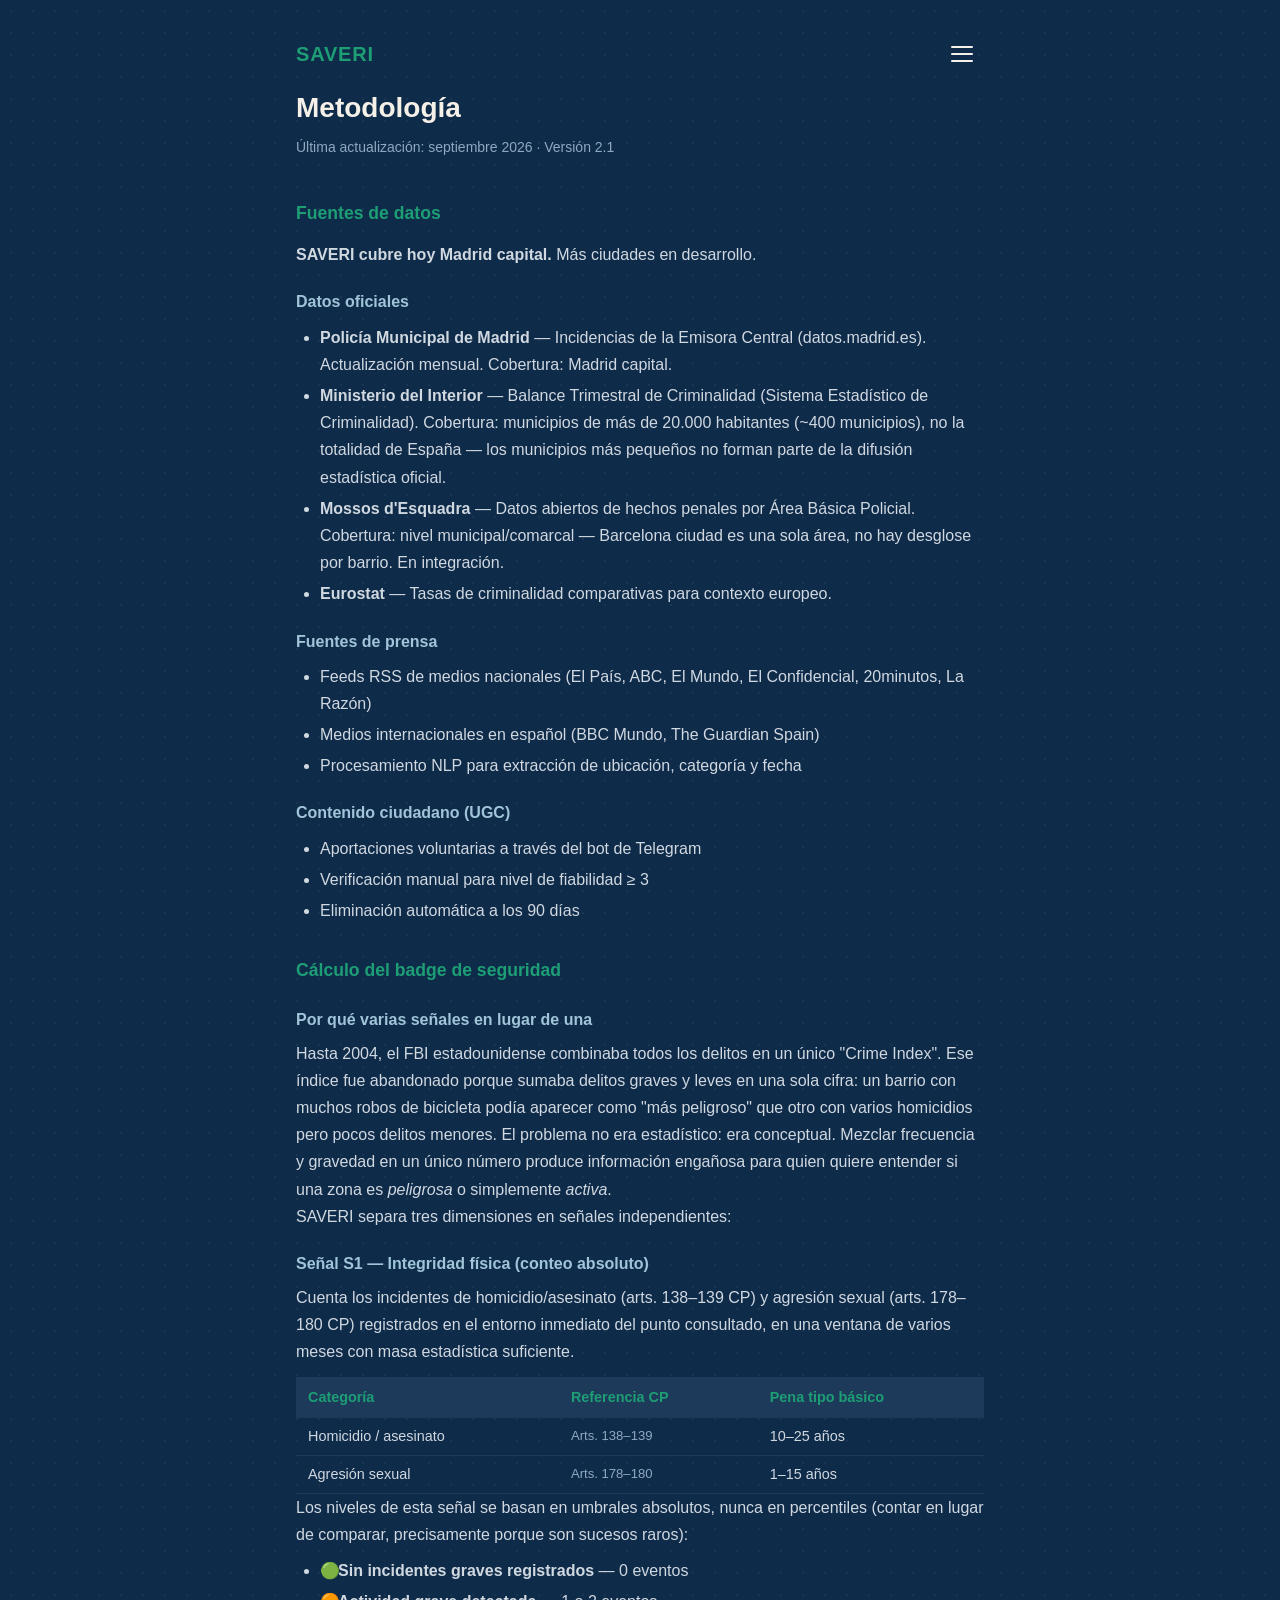
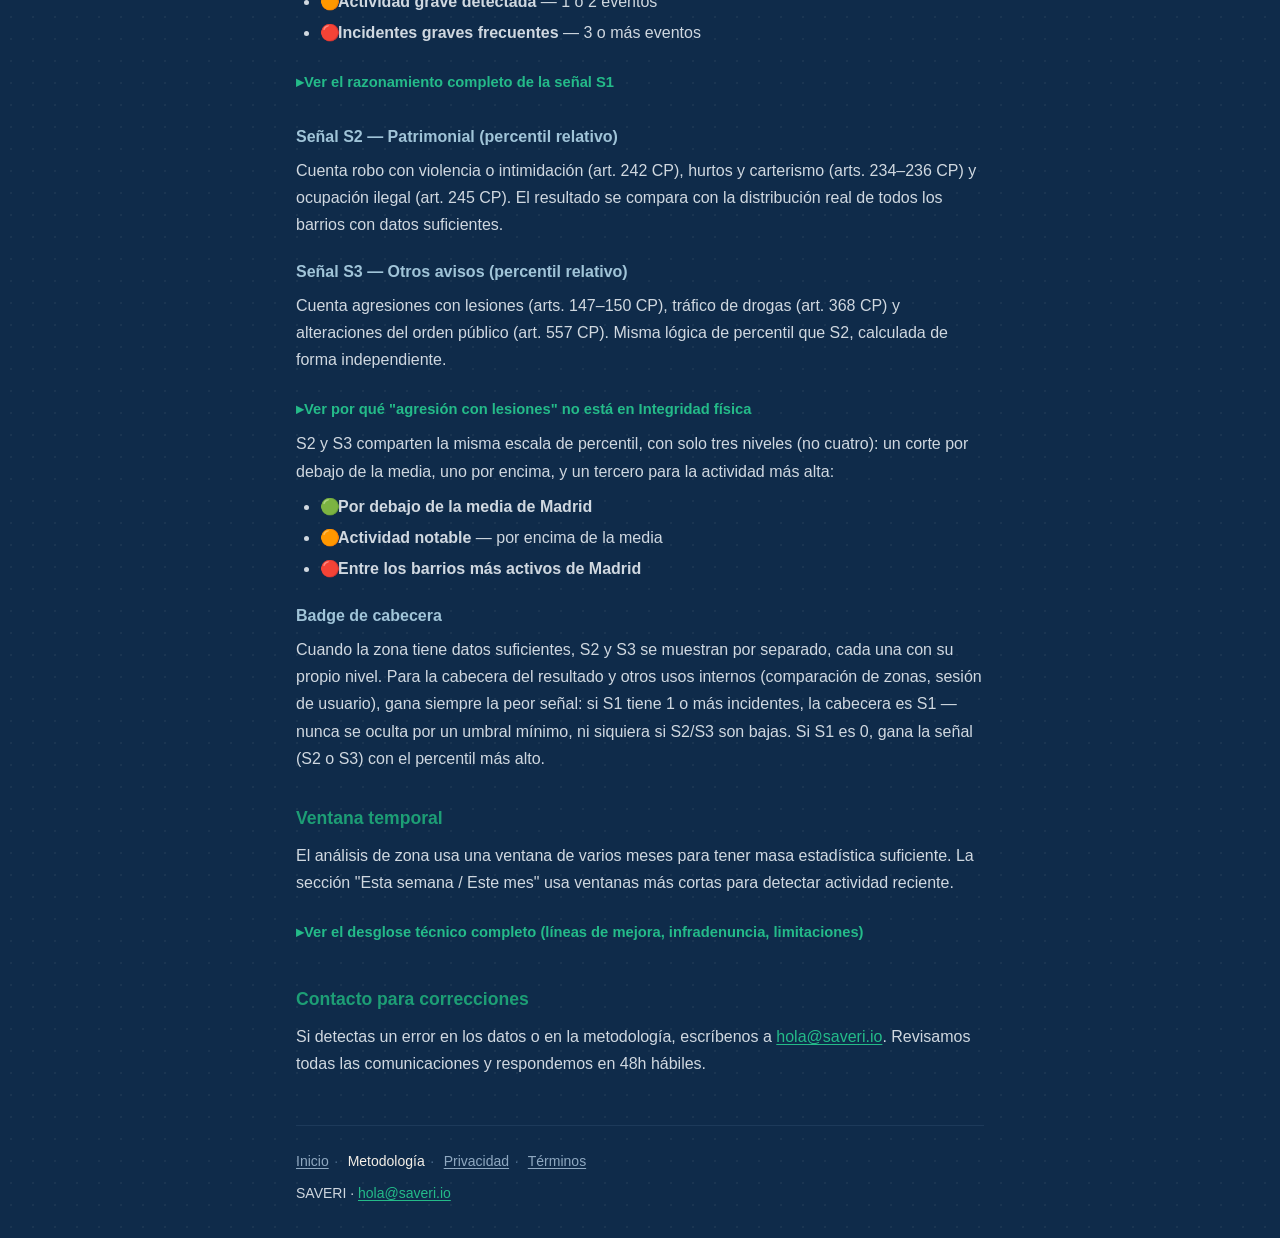
==== commit c0388a61: "feat(metodologia): reestructura con detalle progresivo (details/summary) Síntesis de creative-studio" ====
--- a/metodologia.html
+++ b/metodologia.html
@@ -53,6 +53,21 @@
     .mejora-pendiente strong { color: #A0C4D8; }
     a { color: #24BB89; text-decoration: underline; text-underline-offset: 2px; }
     a:focus-visible { outline: 2px solid #24BB89; outline-offset: 2px; }
+    .cobertura-actual { color: #D0D8E0; margin-top: .75rem; }
+    details { margin-top: 1rem; }
+    details > summary {
+      cursor: pointer;
+      color: #24BB89;
+      font-weight: 600;
+      font-size: .92rem;
+      padding: .5rem 0;
+      list-style: none;
+    }
+    details > summary::-webkit-details-marker { display: none; }
+    details > summary::before { content: "▸ "; display: inline-block; transition: transform .15s; }
+    details[open] > summary::before { transform: rotate(90deg); }
+    details > summary:focus-visible { outline: 2px solid #24BB89; outline-offset: 2px; }
+    details > .details-body { padding-top: .5rem; }
     footer { margin-top: 3rem; color: #8FA8C0; font-size: .875rem; border-top: 1px solid #1D3A5A; padding-top: 1.5rem; }
   </style>
 </head>
@@ -81,6 +96,8 @@
 
   <h2>Fuentes de datos</h2>
 
+  <p class="cobertura-actual"><strong>SAVERI cubre hoy Madrid capital.</strong> Más ciudades en desarrollo.</p>
+
   <h3>Datos oficiales</h3>
   <ul>
     <li><strong>Policía Municipal de Madrid</strong> — Incidencias de la Emisora Central (datos.madrid.es). Actualización mensual. Cobertura: Madrid capital.</li>
@@ -112,10 +129,6 @@
 
   <h3>Señal S1 — Integridad física (conteo absoluto)</h3>
   <p>Cuenta los incidentes de homicidio/asesinato (arts. 138–139 CP) y agresión sexual (arts. 178–180 CP) registrados en el entorno inmediato del punto consultado, en una ventana de varios meses con masa estadística suficiente.</p>
-
-  <div class="nota-honestidad">
-    <strong>Por qué estas dos categorías, y solo estas:</strong> son las que el Código Penal español tipifica con pena privativa de libertad más grave en su tipo básico, y las que los estudios de victimización sitúan consistentemente en la cima de la percepción de inseguridad ciudadana. El criterio es el Código Penal, no una encuesta: es público, estable y verificable por cualquier persona. Esta es la única señal que nunca se oculta por umbral mínimo de datos: un solo homicidio real siempre se muestra.
-  </div>
 
   <table>
     <thead>
@@ -134,10 +147,18 @@
     <li><span class="badge">🔴</span> <strong>Incidentes graves frecuentes</strong> — 3 o más eventos</li>
   </ul>
 
-  <div class="mejora-pendiente">
-    <strong>Nota de honestidad sobre el umbral ≥ 3.</strong><br>
-    El corte en 3 eventos se basa en la distribución real de los barrios de Madrid con datos suficientes: el 68% tiene 0 incidentes de esta señal, y menos del 1% llega a 3 o más. Es un corte empíricamente razonable, pero no procede de ningún estándar externo ni de investigación criminológica. Si en el futuro existiera una fuente que establezca un umbral validado externamente, se adoptaría ese criterio.
-  </div>
+  <details>
+    <summary>Ver el razonamiento completo de la señal S1</summary>
+    <div class="details-body">
+      <div class="nota-honestidad">
+        <strong>Por qué estas dos categorías, y solo estas:</strong> son las que el Código Penal español tipifica con pena privativa de libertad más grave en su tipo básico, y las que los estudios de victimización sitúan consistentemente en la cima de la percepción de inseguridad ciudadana. El criterio es el Código Penal, no una encuesta: es público, estable y verificable por cualquier persona. Esta es la única señal que nunca se oculta por umbral mínimo de datos: un solo homicidio real siempre se muestra.
+      </div>
+      <div class="mejora-pendiente">
+        <strong>Nota de honestidad sobre el umbral ≥ 3.</strong><br>
+        El corte en 3 eventos se basa en la distribución real de los barrios de Madrid con datos suficientes: el 68% tiene 0 incidentes de esta señal, y menos del 1% llega a 3 o más. Es un corte empíricamente razonable, pero no procede de ningún estándar externo ni de investigación criminológica. Si en el futuro existiera una fuente que establezca un umbral validado externamente, se adoptaría ese criterio.
+      </div>
+    </div>
+  </details>
 
   <h3>Señal S2 — Patrimonial (percentil relativo)</h3>
   <p>Cuenta robo con violencia o intimidación (art. 242 CP), hurtos y carterismo (arts. 234–236 CP) y ocupación ilegal (art. 245 CP). El resultado se compara con la distribución real de todos los barrios con datos suficientes.</p>
@@ -145,9 +166,12 @@
   <h3>Señal S3 — Otros avisos (percentil relativo)</h3>
   <p>Cuenta agresiones con lesiones (arts. 147–150 CP), tráfico de drogas (art. 368 CP) y alteraciones del orden público (art. 557 CP). Misma lógica de percentil que S2, calculada de forma independiente.</p>
 
-  <div class="nota-honestidad">
-    <strong>Por qué "agresión con lesiones" va en Otros avisos y no en Integridad física:</strong> los datos de la Policía Municipal de Madrid no incluyen el resultado de la agresión sobre la víctima — no se puede distinguir, a nivel de dato, una pelea de bar con lesión leve de una agresión con lesiones permanentes. Clasificar esta categoría en la señal de integridad física introduciría falsos positivos sistemáticos. Cuando exista el campo <em>resultado_victima</em> (lesión temporal / permanente / muerte, según la escala de la Ley 35/1995), los casos graves pasarán a S1. Hasta entonces, se documenta como limitación explícita. Por el mismo motivo, <strong>robo con violencia</strong> se mide por percentil (S2) y no por conteo absoluto (S1): el dato de origen no distingue el grado de violencia o intimidación empleado caso por caso.
-  </div>
+  <details>
+    <summary>Ver por qué "agresión con lesiones" no está en Integridad física</summary>
+    <div class="details-body nota-honestidad">
+      Los datos de la Policía Municipal de Madrid no incluyen el resultado de la agresión sobre la víctima — no se puede distinguir, a nivel de dato, una pelea de bar con lesión leve de una agresión con lesiones permanentes. Clasificar esta categoría en la señal de integridad física introduciría falsos positivos sistemáticos. Cuando exista el campo <em>resultado_victima</em> (lesión temporal / permanente / muerte, según la escala de la Ley 35/1995), los casos graves pasarán a S1. Hasta entonces, se documenta como limitación explícita. Por el mismo motivo, <strong>robo con violencia</strong> se mide por percentil (S2) y no por conteo absoluto (S1): el dato de origen no distingue el grado de violencia o intimidación empleado caso por caso.
+    </div>
+  </details>
 
   <p>S2 y S3 comparten la misma escala de percentil, con solo tres niveles (no cuatro): un corte por debajo de la media, uno por encima, y un tercero para la actividad más alta:</p>
   <ul>
@@ -159,35 +183,40 @@
   <h3>Badge de cabecera</h3>
   <p>Cuando la zona tiene datos suficientes, S2 y S3 se muestran por separado, cada una con su propio nivel. Para la cabecera del resultado y otros usos internos (comparación de zonas, sesión de usuario), gana siempre la peor señal: si S1 tiene 1 o más incidentes, la cabecera es S1 — nunca se oculta por un umbral mínimo, ni siquiera si S2/S3 son bajas. Si S1 es 0, gana la señal (S2 o S3) con el percentil más alto.</p>
 
-  <h2>Líneas de mejora documentadas</h2>
-
-  <p>Dos criterios adicionales <strong>no están aplicados hoy</strong>, por falta de fuente suficientemente robusta. Se documentan aquí explícitamente, no como huecos ocultos, sino como mejoras concretas con su motivo:</p>
-
-  <div class="mejora-pendiente">
-    <strong>Percepción ciudadana de miedo por tipo de delito.</strong><br>
-    Las encuestas de victimización disponibles en España (CIS, Ministerio del Interior, Barómetro de Seguridad) miden "delincuencia en general" sin desglose por categoría de delito con periodicidad y muestra suficiente para ser usadas como ponderador cuantitativo. Las fuentes académicas consultadas confirman que no existe hoy en España una encuesta estructural desglosada por tipo de delito análoga a la British Crime Survey o las encuestas ICVS con suficiente representatividad regional. Cuando exista esa fuente, el criterio de percepción entrará en la ponderación. Hasta entonces, no.
-  </div>
-
-  <div class="mejora-pendiente">
-    <strong>Consecuencia sobre la víctima (lesión temporal / permanente / muerte).</strong><br>
-    La Ley 35/1995 establece una escala de indemnización graduada por la consecuencia real del delito sobre la víctima, independientemente de la categoría. Aplicar ese criterio requeriría un campo estructurado de resultado en cada evento y una tasa de completitud alta en los datos. Hoy ese campo no existe en nuestro sistema: los datos de la Policía Municipal (que representan más del 99% del total actual) son conteos de incidentes por categoría sin detalle de resultado individual. La información de consecuencia está parcialmente disponible en los textos de prensa que ya procesa nuestro sistema, pero en un volumen insuficiente para ser estadísticamente significativa a nivel de zona. Esta mejora requiere un cambio en el pipeline de captura y una fuente con mejor cobertura. Queda documentada como trabajo futuro, con su alcance y motivo definidos.
-  </div>
-
-  <h2>Corrección por infradenuncia</h2>
-  <p>Los delitos registrados representan solo una fracción de los delitos reales. Según el Ministerio del Interior, la tasa de infradenuncia varía entre el 30% (homicidios) y el 80% (agresiones sexuales). En la versión actual no aplicamos corrección explícita, pero esto implica que los scores son conservadores: la realidad puede ser peor que lo registrado.</p>
-
   <h2>Ventana temporal</h2>
   <p>El análisis de zona usa una ventana de varios meses para tener masa estadística suficiente. La sección "Esta semana / Este mes" usa ventanas más cortas para detectar actividad reciente.</p>
 
-  <h2>Limitaciones explícitas</h2>
-  <ul>
-    <li>Los datos de prensa tienen sesgo hacia incidentes graves y mediáticos</li>
-    <li>Las coordenadas de barrio son centroides aproximados, no la ubicación exacta del incidente</li>
-    <li>La cobertura geográfica es desigual: Madrid capital tiene más datos que otros municipios</li>
-    <li>Los incidentes de homicidio expresivo (riñas impulsivas) no se muestran en el mapa público</li>
-    <li>Los incidentes con confianza de geolocalización &lt; 0.6 no se publican hasta revisión manual</li>
-    <li>La escala penal no refleja necesariamente la percepción subjetiva de riesgo del ciudadano medio, ni la consecuencia real sobre la víctima en cada incidente concreto</li>
-  </ul>
+  <details>
+    <summary>Ver el desglose técnico completo (líneas de mejora, infradenuncia, limitaciones)</summary>
+    <div class="details-body">
+      <h3>Líneas de mejora documentadas</h3>
+
+      <p>Dos criterios adicionales <strong>no están aplicados hoy</strong>, por falta de fuente suficientemente robusta. Se documentan aquí explícitamente, no como huecos ocultos, sino como mejoras concretas con su motivo:</p>
+
+      <div class="mejora-pendiente">
+        <strong>Percepción ciudadana de miedo por tipo de delito.</strong><br>
+        Las encuestas de victimización disponibles en España (CIS, Ministerio del Interior, Barómetro de Seguridad) miden "delincuencia en general" sin desglose por categoría de delito con periodicidad y muestra suficiente para ser usadas como ponderador cuantitativo. Las fuentes académicas consultadas confirman que no existe hoy en España una encuesta estructural desglosada por tipo de delito análoga a la British Crime Survey o las encuestas ICVS con suficiente representatividad regional. Cuando exista esa fuente, el criterio de percepción entrará en la ponderación. Hasta entonces, no.
+      </div>
+
+      <div class="mejora-pendiente">
+        <strong>Consecuencia sobre la víctima (lesión temporal / permanente / muerte).</strong><br>
+        La Ley 35/1995 establece una escala de indemnización graduada por la consecuencia real del delito sobre la víctima, independientemente de la categoría. Aplicar ese criterio requeriría un campo estructurado de resultado en cada evento y una tasa de completitud alta en los datos. Hoy ese campo no existe en nuestro sistema: los datos de la Policía Municipal (que representan más del 99% del total actual) son conteos de incidentes por categoría sin detalle de resultado individual. La información de consecuencia está parcialmente disponible en los textos de prensa que ya procesa nuestro sistema, pero en un volumen insuficiente para ser estadísticamente significativa a nivel de zona. Esta mejora requiere un cambio en el pipeline de captura y una fuente con mejor cobertura. Queda documentada como trabajo futuro, con su alcance y motivo definidos.
+      </div>
+
+      <h3>Corrección por infradenuncia</h3>
+      <p>Los delitos registrados representan solo una fracción de los delitos reales. Según el Ministerio del Interior, la tasa de infradenuncia varía entre el 30% (homicidios) y el 80% (agresiones sexuales). En la versión actual no aplicamos corrección explícita, pero esto implica que los scores son conservadores: la realidad puede ser peor que lo registrado.</p>
+
+      <h3>Limitaciones explícitas</h3>
+      <ul>
+        <li>Los datos de prensa tienen sesgo hacia incidentes graves y mediáticos</li>
+        <li>Las coordenadas de barrio son centroides aproximados, no la ubicación exacta del incidente</li>
+        <li>La cobertura geográfica es desigual: Madrid capital tiene más datos que otros municipios</li>
+        <li>Los incidentes de homicidio expresivo (riñas impulsivas) no se muestran en el mapa público</li>
+        <li>Los incidentes con confianza de geolocalización &lt; 0.6 no se publican hasta revisión manual</li>
+        <li>La escala penal no refleja necesariamente la percepción subjetiva de riesgo del ciudadano medio, ni la consecuencia real sobre la víctima en cada incidente concreto</li>
+      </ul>
+    </div>
+  </details>
 
   <h2>Contacto para correcciones</h2>
   <p>Si detectas un error en los datos o en la metodología, escríbenos a <a href="mailto:hola@saveri.io">hola@saveri.io</a>. Revisamos todas las comunicaciones y respondemos en 48h hábiles.</p>
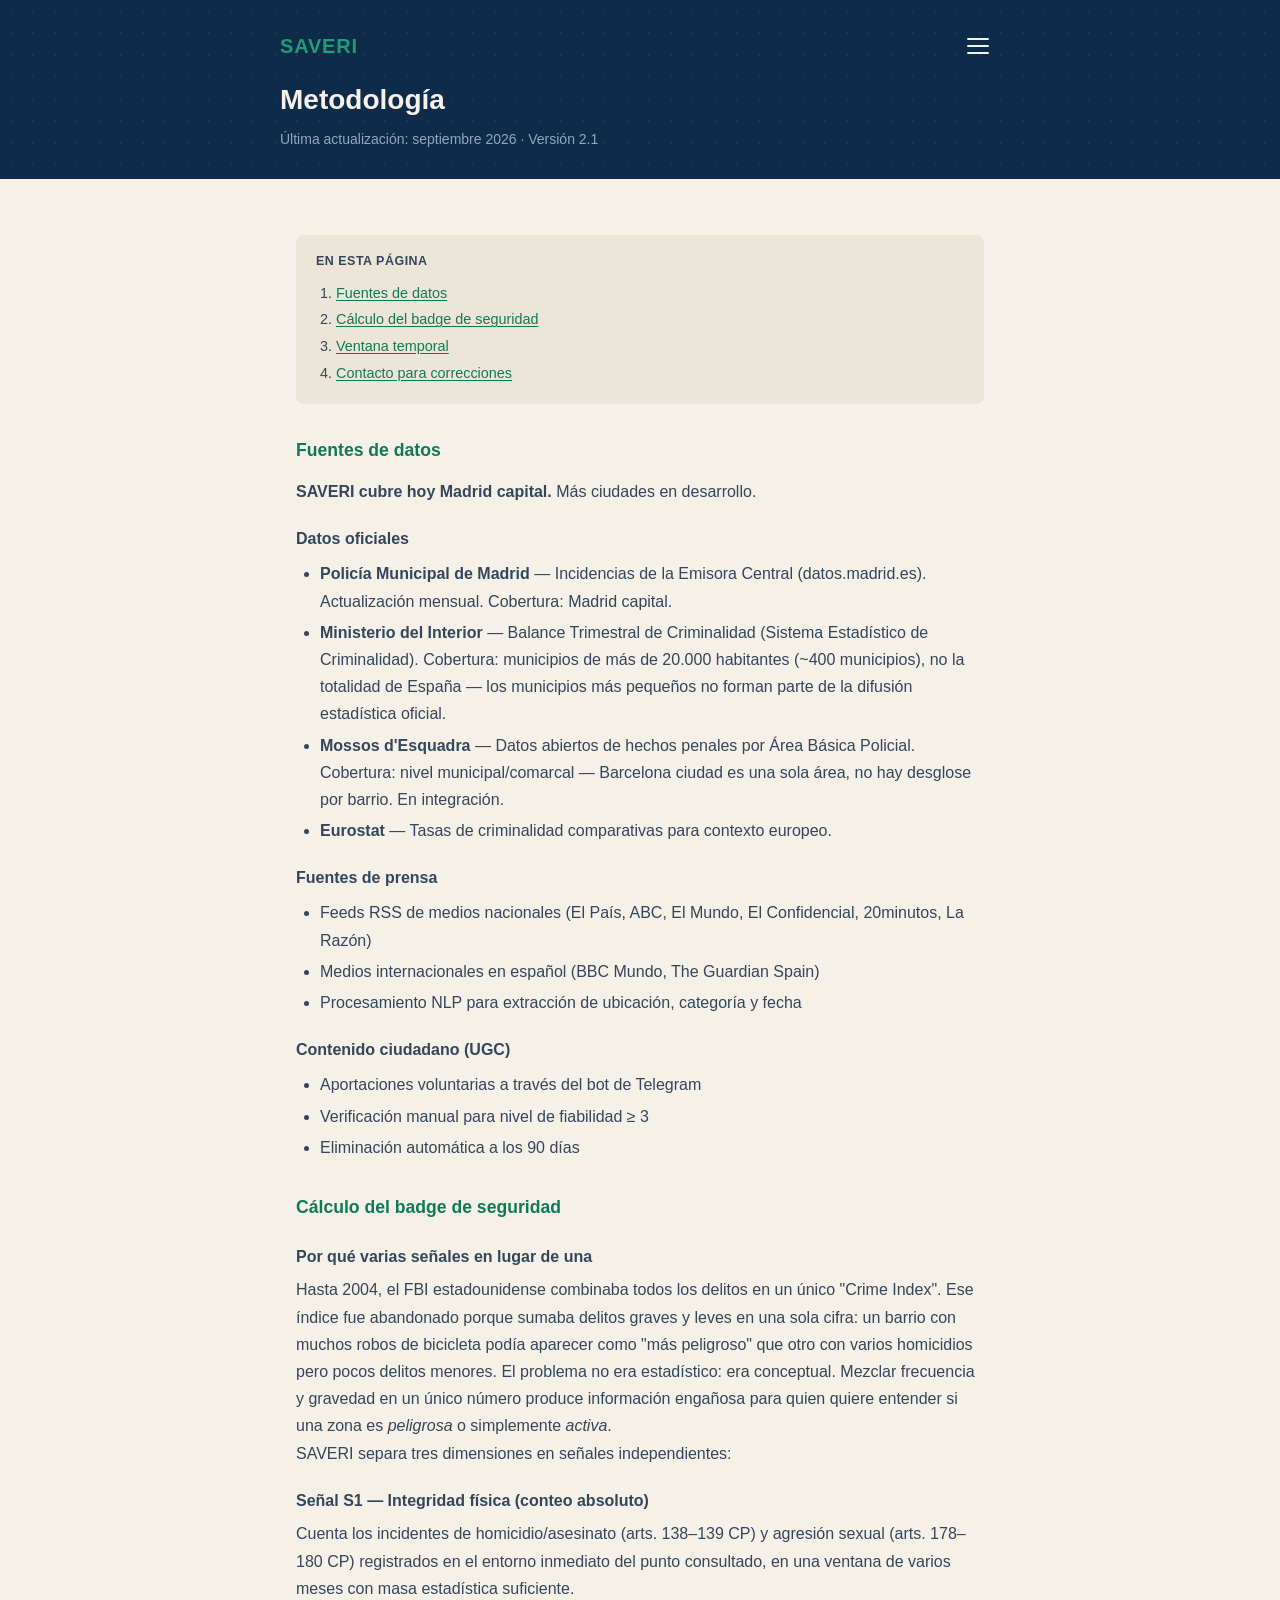
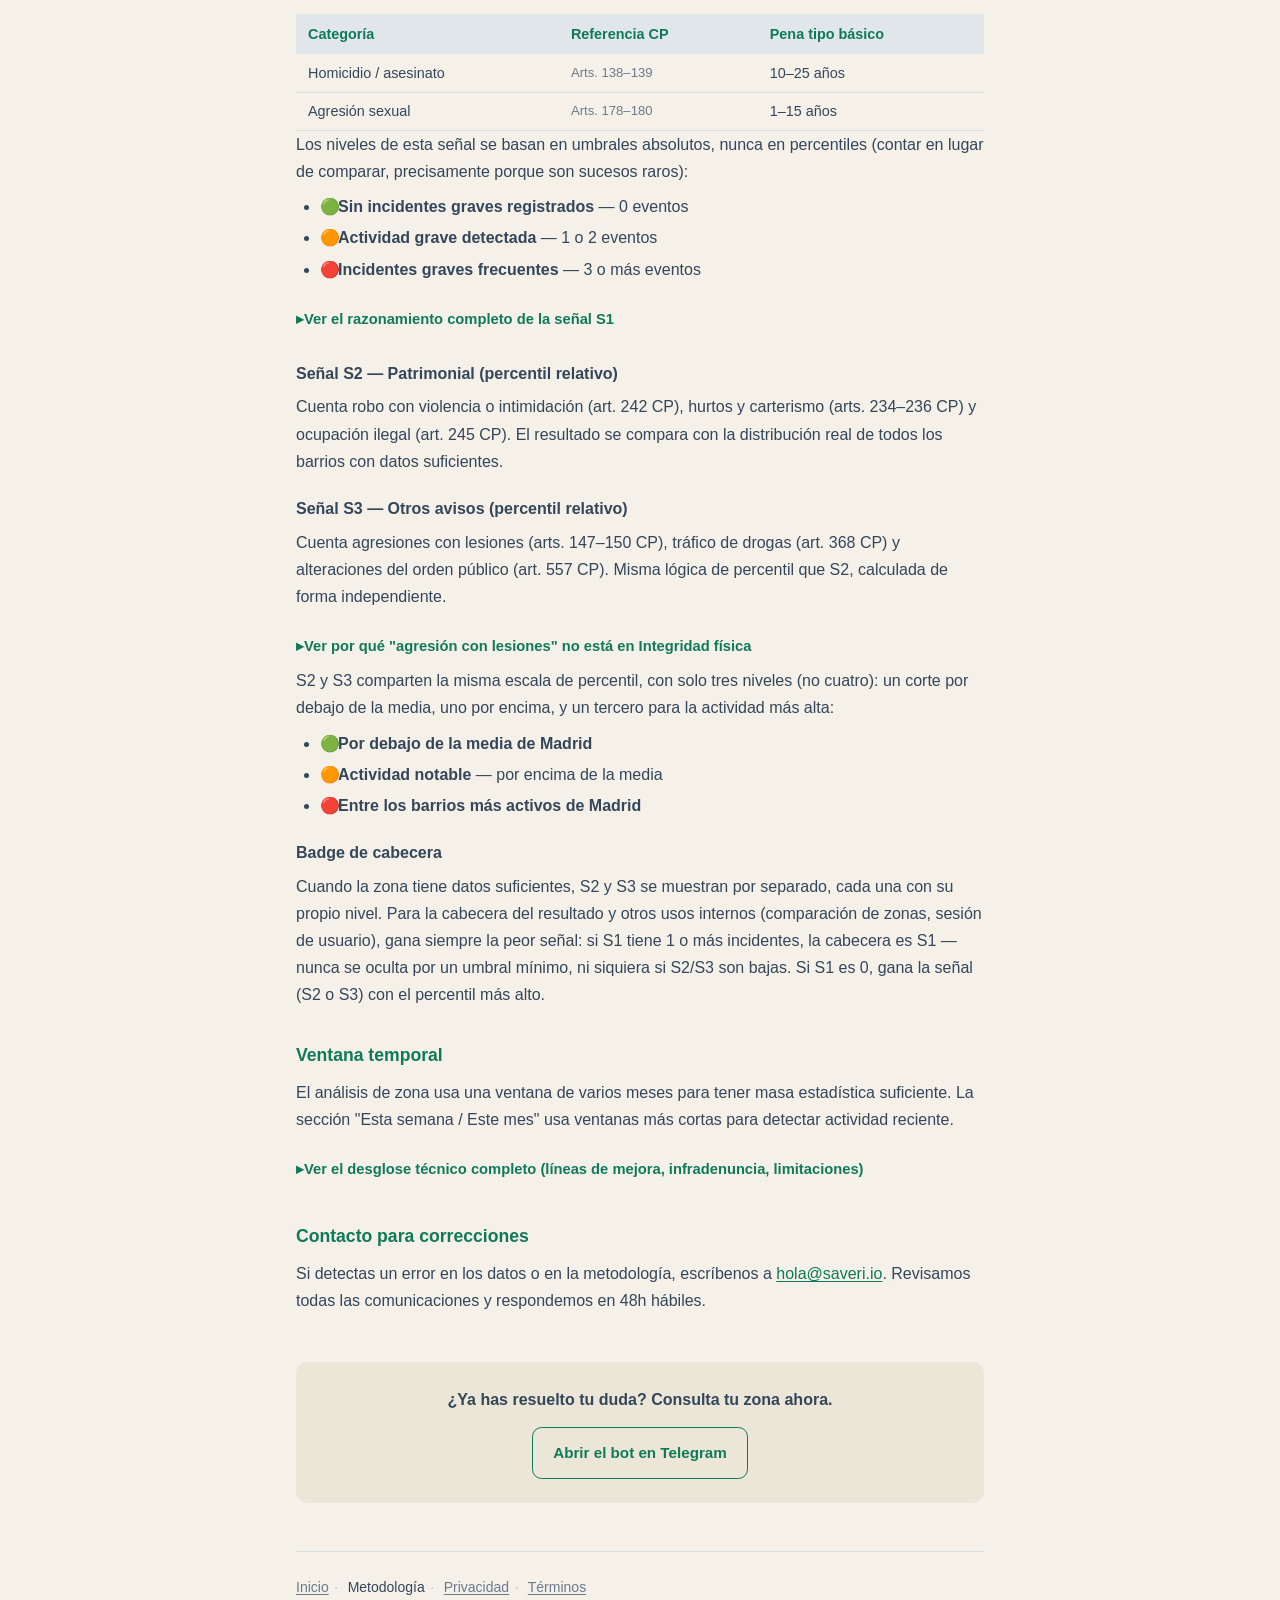
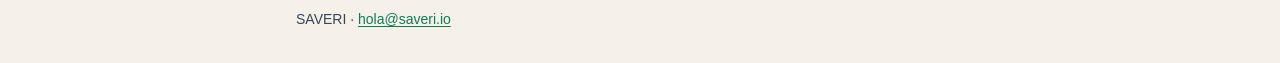
==== commit 355fea96: "feat: sistema de diseño crema/navy justificado en páginas legales + fix de fuente Rediseño de las 4 " ====
--- a/metodologia.html
+++ b/metodologia.html
@@ -4,60 +4,86 @@
   <meta charset="UTF-8">
   <meta name="viewport" content="width=device-width, initial-scale=1.0">
   <title>Metodología · SAVERI</title>
+  <meta name="description" content="Cómo calcula SAVERI el nivel de seguridad de una zona: fuentes de datos oficiales, señales de integridad física y patrimonial, y limitaciones explícitas.">
+  <link rel="canonical" href="https://saveri.io/metodologia.html">
+  <link rel="icon" type="image/png" href="/favicon-32.png" sizes="32x32">
+  <link rel="icon" type="image/png" href="/favicon.png" sizes="512x512">
+  <link rel="apple-touch-icon" href="/apple-touch-icon.png">
+  <meta property="og:type" content="article">
+  <meta property="og:url" content="https://saveri.io/metodologia.html">
+  <meta property="og:title" content="Metodología · SAVERI">
+  <meta property="og:description" content="Cómo calcula SAVERI el nivel de seguridad de una zona: fuentes de datos oficiales, señales de integridad física y patrimonial, y limitaciones explícitas.">
+  <meta property="og:image" content="https://saveri.io/favicon.png">
+  <meta property="og:locale" content="es_ES">
+  <meta name="twitter:card" content="summary">
+  <meta name="twitter:title" content="Metodología · SAVERI">
+  <meta name="twitter:description" content="Cómo calcula SAVERI el nivel de seguridad de una zona: fuentes de datos oficiales, señales de integridad física y patrimonial, y limitaciones explícitas.">
+  <meta name="twitter:image" content="https://saveri.io/favicon.png">
   <link rel="stylesheet" href="/assets/nav.css">
   <style>
     *, *::before, *::after { box-sizing: border-box; margin: 0; padding: 0; }
+
+    /* Sistema de diseño 2026-09-23 (creative-studio-lead + behavioral-product-lead):
+       polaridad de fondo por tipo de tarea de lectura, no por gusto. El navy se
+       queda en el header (banda idéntica en las 4 páginas — ancla de reconocimiento
+       de marca) y en la portada (contenido corto, escaneado, sin fatiga de lectura).
+       Estas 3 páginas de lectura densa pasan a fondo crema: hay evidencia real
+       (Legge, Rubin & Luebker 1987; Piepenbrock et al. 2013, Ergonomics) de que el
+       texto oscuro sobre fondo claro rinde mejor en lectura sostenida y reduce
+       halación en usuarios con astigmatismo (~30% de adultos). No es "porque sí". */
     body {
+      background: #F5F0E8;
+      color: #0F2B4A;
+      font-family: -apple-system, BlinkMacSystemFont, "Segoe UI", Roboto, Arial, sans-serif;
+      font-size: 16px;
+      line-height: 1.7;
+    }
+    header {
       background-color: #0F2B4A;
       background-image: radial-gradient(rgba(245, 240, 232, .05) 1px, transparent 1px);
       background-size: 22px 22px;
-      color: #F5F0E8;
-      font-family: Inter, Arial, sans-serif;
-      font-size: 16px;
-      line-height: 1.7;
-      padding: 2rem 1rem;
-      max-width: 720px;
-      margin: 0 auto;
-    }
-    header { margin-bottom: 2.5rem; }
+      padding: 1.5rem 1rem 1.75rem;
+    }
+    .header-inner { max-width: 720px; margin: 0 auto; }
+    .page-content { max-width: 720px; margin: 0 auto; padding: 2rem 1rem; }
     .logo { color: #1D9E75; font-weight: 700; font-size: 1.25rem; letter-spacing: .04em; text-decoration: none; }
     .logo:focus-visible { outline: 2px solid #1D9E75; outline-offset: 3px; }
-    h1 { font-size: 1.75rem; font-weight: 700; margin-top: .5rem; }
+    h1 { font-size: 1.75rem; font-weight: 700; margin-top: .5rem; color: #F5F0E8; }
     .updated { color: #8FA8C0; font-size: .875rem; margin-top: .25rem; }
-    h2 { font-size: 1.1rem; font-weight: 700; color: #1D9E75; margin: 2rem 0 .5rem; }
-    h3 { font-size: 1rem; font-weight: 600; color: #A0C4D8; margin: 1.25rem 0 .4rem; }
-    p, li { color: #D0D8E0; }
+    h2 { font-size: 1.1rem; font-weight: 700; color: #0F7A57; margin: 2rem 0 .5rem; }
+    h3 { font-size: 1rem; font-weight: 600; color: #33465A; margin: 1.25rem 0 .4rem; }
+    p, li { color: #33465A; }
     ul, ol { padding-left: 1.5rem; margin-top: .5rem; }
     li { margin-bottom: .25rem; }
     table { width: 100%; border-collapse: collapse; margin-top: .75rem; font-size: .9rem; }
-    th { background: #1D3A5A; color: #1D9E75; text-align: left; padding: .5rem .75rem; }
-    td { padding: .4rem .75rem; border-bottom: 1px solid #1D3A5A; color: #D0D8E0; }
-    td.ref { color: #8FA8C0; font-size: .82rem; white-space: nowrap; }
+    th { background: #E1E6EA; color: #0F7A57; text-align: left; padding: .5rem .75rem; }
+    td { padding: .4rem .75rem; border-bottom: 1px solid #D8DEE4; color: #33465A; }
+    td.ref { color: #6B7A8C; font-size: .82rem; white-space: nowrap; }
     .badge { display: inline-block; width: .85rem; text-align: center; }
     .nota-honestidad {
-      background: #0D2238;
-      border-left: 3px solid #1D9E75;
+      background: #ECE6D9;
+      border-left: 3px solid #0F7A57;
       padding: .75rem 1rem;
       margin-top: 1rem;
       font-size: .9rem;
-      color: #A0C4D8;
+      color: #33465A;
     }
     .mejora-pendiente {
-      background: #0D2238;
-      border-left: 3px solid #4A6A8A;
+      background: #ECE6D9;
+      border-left: 3px solid #7C8A9A;
       padding: .75rem 1rem;
       margin-top: .75rem;
       font-size: .9rem;
-      color: #8FA8C0;
-    }
-    .mejora-pendiente strong { color: #A0C4D8; }
-    a { color: #24BB89; text-decoration: underline; text-underline-offset: 2px; }
-    a:focus-visible { outline: 2px solid #24BB89; outline-offset: 2px; }
-    .cobertura-actual { color: #D0D8E0; margin-top: .75rem; }
+      color: #4A5A70;
+    }
+    .mejora-pendiente strong { color: #33465A; }
+    a { color: #0F7A57; text-decoration: underline; text-underline-offset: 2px; }
+    a:focus-visible { outline: 2px solid #0F7A57; outline-offset: 2px; }
+    .cobertura-actual { color: #33465A; margin-top: .75rem; }
     details { margin-top: 1rem; }
     details > summary {
       cursor: pointer;
-      color: #24BB89;
+      color: #0F7A57;
       font-weight: 600;
       font-size: .92rem;
       padding: .5rem 0;
@@ -66,35 +92,98 @@
     details > summary::-webkit-details-marker { display: none; }
     details > summary::before { content: "▸ "; display: inline-block; transition: transform .15s; }
     details[open] > summary::before { transform: rotate(90deg); }
-    details > summary:focus-visible { outline: 2px solid #24BB89; outline-offset: 2px; }
+    details > summary:focus-visible { outline: 2px solid #0F7A57; outline-offset: 2px; }
     details > .details-body { padding-top: .5rem; }
-    footer { margin-top: 3rem; color: #8FA8C0; font-size: .875rem; border-top: 1px solid #1D3A5A; padding-top: 1.5rem; }
+
+    /* Índice de contenido — behavioral-product-lead: reduce el coste de encontrar
+       una respuesta concreta en una página larga, independiente de cualquier CTA. */
+    .toc {
+      background: #ECE6D9;
+      border-radius: .5rem;
+      padding: 1rem 1.25rem;
+      margin: 1.5rem 0 2rem;
+      font-size: .9rem;
+    }
+    .toc-title { font-weight: 700; color: #33465A; margin-bottom: .5rem; font-size: .78rem; text-transform: uppercase; letter-spacing: .04em; }
+    .toc ol { padding-left: 1.25rem; margin-top: 0; }
+    .toc li { margin-bottom: .15rem; }
+
+    /* CTA de retorno de bajo énfasis — behavioral-product-lead: recaptura al
+       visitante justo cuando su duda de confianza ya está resuelta, mismo nivel
+       de énfasis que el CTA terciario de waitlist de la portada. Nunca un CTA
+       primario aquí: sería tono-sordo con una página que existe para dar
+       transparencia, no para vender. */
+    .return-cta {
+      margin-top: 3rem;
+      padding: 1.5rem;
+      background: #ECE6D9;
+      border-radius: .75rem;
+      text-align: center;
+    }
+    .return-cta p { color: #33465A; font-weight: 600; margin-bottom: .85rem; }
+    .btn-return {
+      display: inline-flex;
+      align-items: center;
+      justify-content: center;
+      gap: .5rem;
+      background: transparent;
+      border: 1.5px solid #0F7A57;
+      color: #0F7A57;
+      font-weight: 700;
+      font-size: .95rem;
+      text-decoration: none;
+      padding: .75rem 1.25rem;
+      border-radius: .6rem;
+      transition: background .15s ease, color .15s ease;
+    }
+    .btn-return:hover, .btn-return:focus-visible { background: #0F7A57; color: #F5F0E8; }
+    .btn-return:focus-visible { outline: 2px solid #33465A; outline-offset: 2px; }
+
+    footer { margin-top: 3rem; color: #6B7A8C; font-size: .875rem; border-top: 1px solid #D8DEE4; padding-top: 1.5rem; }
+    .footer-nav a { color: #6B7A8C; }
+    .footer-nav a:hover, .footer-nav a:focus-visible { color: #0F7A57; }
+    .footer-nav a[aria-current="page"] { color: #33465A; }
+    .footer-nav .sep { color: #B8C0C8; }
   </style>
 </head>
 <body>
   <header>
-    <div class="site-header">
-      <a href="/" class="logo">SAVERI</a>
-      <div class="site-nav">
-        <button type="button" id="nav-toggle" class="nav-toggle"
-                aria-expanded="true" aria-controls="nav-panel" aria-label="Menú">
-          <span class="nav-toggle-icon" aria-hidden="true"></span>
-        </button>
-        <nav id="nav-panel" class="nav-panel" aria-label="Menú principal">
-          <ul>
-            <li><a href="/">Inicio</a></li>
-            <li><a href="/metodologia.html" aria-current="page">Metodología</a></li>
-            <li><a href="/privacidad.html">Privacidad</a></li>
-            <li><a href="/terminos.html">Términos</a></li>
-          </ul>
-        </nav>
-      </div>
+    <div class="header-inner">
+      <div class="site-header">
+        <a href="/" class="logo">SAVERI</a>
+        <div class="site-nav">
+          <button type="button" id="nav-toggle" class="nav-toggle"
+                  aria-expanded="true" aria-controls="nav-panel" aria-label="Menú">
+            <span class="nav-toggle-icon" aria-hidden="true"></span>
+          </button>
+          <nav id="nav-panel" class="nav-panel" aria-label="Menú principal">
+            <ul>
+              <li><a href="/">Inicio</a></li>
+              <li><a href="/metodologia.html" aria-current="page">Metodología</a></li>
+              <li><a href="/privacidad.html">Privacidad</a></li>
+              <li><a href="/terminos.html">Términos</a></li>
+            </ul>
+          </nav>
+        </div>
+      </div>
+      <h1>Metodología</h1>
+      <div class="updated">Última actualización: septiembre 2026 · Versión 2.1</div>
     </div>
-    <h1>Metodología</h1>
-    <div class="updated">Última actualización: septiembre 2026 · Versión 2.1</div>
   </header>
 
-  <h2>Fuentes de datos</h2>
+  <div class="page-content">
+
+  <nav class="toc" aria-label="Contenido de esta página">
+    <div class="toc-title">En esta página</div>
+    <ol>
+      <li><a href="#fuentes">Fuentes de datos</a></li>
+      <li><a href="#calculo">Cálculo del badge de seguridad</a></li>
+      <li><a href="#ventana">Ventana temporal</a></li>
+      <li><a href="#contacto">Contacto para correcciones</a></li>
+    </ol>
+  </nav>
+
+  <h2 id="fuentes">Fuentes de datos</h2>
 
   <p class="cobertura-actual"><strong>SAVERI cubre hoy Madrid capital.</strong> Más ciudades en desarrollo.</p>
 
@@ -120,7 +209,7 @@
     <li>Eliminación automática a los 90 días</li>
   </ul>
 
-  <h2>Cálculo del badge de seguridad</h2>
+  <h2 id="calculo">Cálculo del badge de seguridad</h2>
 
   <h3>Por qué varias señales en lugar de una</h3>
   <p>Hasta 2004, el FBI estadounidense combinaba todos los delitos en un único "Crime Index". Ese índice fue abandonado porque sumaba delitos graves y leves en una sola cifra: un barrio con muchos robos de bicicleta podía aparecer como "más peligroso" que otro con varios homicidios pero pocos delitos menores. El problema no era estadístico: era conceptual. Mezclar frecuencia y gravedad en un único número produce información engañosa para quien quiere entender si una zona es <em>peligrosa</em> o simplemente <em>activa</em>.</p>
@@ -183,7 +272,7 @@
   <h3>Badge de cabecera</h3>
   <p>Cuando la zona tiene datos suficientes, S2 y S3 se muestran por separado, cada una con su propio nivel. Para la cabecera del resultado y otros usos internos (comparación de zonas, sesión de usuario), gana siempre la peor señal: si S1 tiene 1 o más incidentes, la cabecera es S1 — nunca se oculta por un umbral mínimo, ni siquiera si S2/S3 son bajas. Si S1 es 0, gana la señal (S2 o S3) con el percentil más alto.</p>
 
-  <h2>Ventana temporal</h2>
+  <h2 id="ventana">Ventana temporal</h2>
   <p>El análisis de zona usa una ventana de varios meses para tener masa estadística suficiente. La sección "Esta semana / Este mes" usa ventanas más cortas para detectar actividad reciente.</p>
 
   <details>
@@ -218,8 +307,13 @@
     </div>
   </details>
 
-  <h2>Contacto para correcciones</h2>
+  <h2 id="contacto">Contacto para correcciones</h2>
   <p>Si detectas un error en los datos o en la metodología, escríbenos a <a href="mailto:hola@saveri.io">hola@saveri.io</a>. Revisamos todas las comunicaciones y respondemos en 48h hábiles.</p>
+
+  <div class="return-cta">
+    <p>¿Ya has resuelto tu duda? Consulta tu zona ahora.</p>
+    <a class="btn-return" href="https://t.me/SAVERIOFICIAL_BOT?start=web_metodologia" target="_blank" rel="noopener">Abrir el bot en Telegram</a>
+  </div>
 
   <footer>
     <nav class="footer-nav" aria-label="Enlaces del pie">
@@ -230,6 +324,8 @@
     </nav>
     <p>SAVERI · <a href="mailto:hola@saveri.io">hola@saveri.io</a></p>
   </footer>
+
+  </div>
   <script src="/assets/nav.js"></script>
 </body>
 </html>
